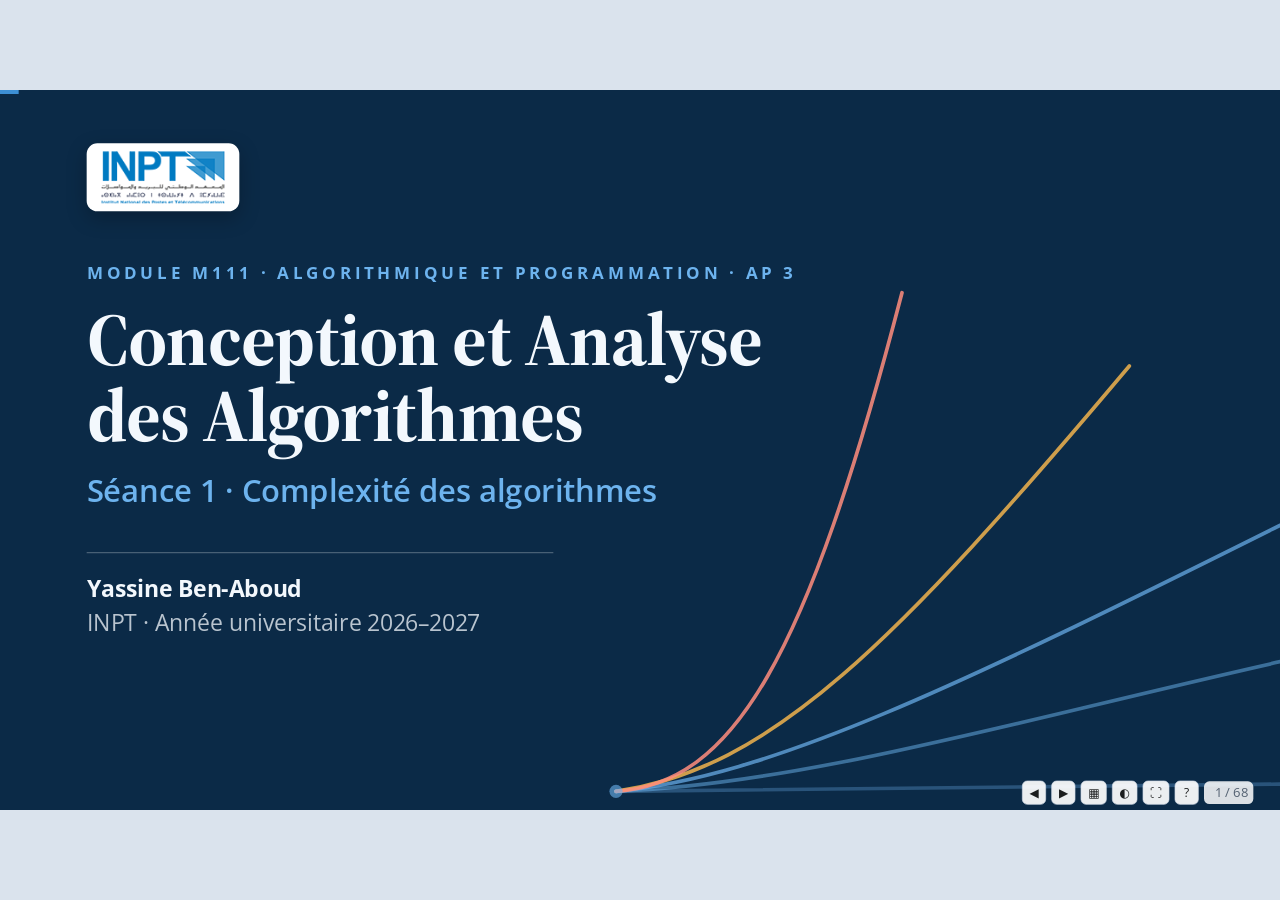
==== s1/slides.html @ 368724dd "Site du cours : accueil, diaporama de la séance 1 et publication GitHub Pages Co-Authored-By: Claude" ====
<!doctype html>
<html lang="fr">
<head>
<meta charset="utf-8">
<meta name="viewport" content="width=device-width,initial-scale=1">
<title>Séance 1 · Complexité des algorithmes</title>
<link rel="stylesheet" href="https://fonts.googleapis.com/css2?family=Open+Sans:wght@400;600;700;800&family=JetBrains+Mono:wght@400;500;600;700&family=Source+Serif+4:wght@600;700&display=swap">
<link rel="stylesheet" href="../assets/theme.css">
<link rel="stylesheet" href="../assets/deck.css">
<style>
  /* Éléments propres à cette séance */
  .flow { display: flex; align-items: center; justify-content: center; gap: 26px; }
  .fbox { background: var(--surface); border: 3px solid var(--line); border-radius: 22px; padding: 26px 34px; text-align: center; font-size: 34px; line-height: 1.35; box-shadow: 0 14px 36px rgba(15,53,87,.08); }
  .fbox.algo { background: var(--cover-bg); color: #fff; border-color: var(--cover-bg); min-width: 320px; font-size: 30px; }
  .fbox .mono { white-space: nowrap; }
  .fbox { padding: 24px 28px; font-size: 32px; }
  .flow { gap: 16px; }
  .fbox.algo small { color: #BCD3E8; font-size: 26px; }
  .fbox .mono { font-size: 38px; color: var(--accent); font-weight: 700; }
  .fbox b.l { display: block; font-size: 20px; letter-spacing: .16em; text-transform: uppercase; color: var(--muted); margin-bottom: 8px; }
  .fbox.algo b.l { color: var(--cover-accent); }
  .farrow { font-size: 64px; color: var(--blue); line-height: 1; }
  .tl { position: relative; display: grid; grid-template-columns: repeat(6, 1fr); gap: 22px; padding-top: 40px; flex: 1; align-content: start; }
  .tl::before { content: ""; position: absolute; left: 4%; right: 4%; top: 62px; height: 6px; background: var(--line); border-radius: 3px; }
  .tl .nd { position: relative; display: flex; flex-direction: column; gap: 16px; align-items: stretch; }
  .tl .dot { width: 52px; height: 52px; border-radius: 50%; background: var(--surface); border: 6px solid var(--line); margin: 0 auto; display: grid; place-items: center; font-weight: 800; font-size: 24px; color: var(--muted); z-index: 1; }
  .tl .nd.now .dot { background: var(--accent); border-color: var(--accent); color: #fff; }
  .tl .nd .panel { padding: 26px 24px; font-size: 27px; flex: 1; }
  .tl .nd.now .panel { background: var(--cover-bg); color: #fff; border-color: var(--cover-bg); }
  .tl .nd.now .panel h3 { color: #fff; }
  .tl .nd.now .small { color: #A9C2DB; }
  .tl h3 { font-size: 34px; }
  .cyc { display: grid; grid-template-columns: repeat(6, 1fr); gap: 0; align-items: stretch; }
  .cyc .c { position: relative; background: var(--surface); border: 3px solid var(--line); border-radius: 22px; padding: 26px 20px; text-align: center; font-size: 29px; line-height: 1.3; margin-right: 38px; box-shadow: 0 14px 36px rgba(15,53,87,.07); }
  .cyc .c:last-child { margin-right: 0; }
  .cyc .c::after { content: "›"; position: absolute; right: -37px; top: 50%; transform: translateY(-58%); font-size: 64px; color: var(--blue); }
  .cyc .c:last-child::after { display: none; }
  .cyc .c b.n { display: grid; place-items: center; width: 62px; height: 62px; border-radius: 50%; background: var(--accent); color: #fff; font-size: 32px; margin: 0 auto 14px; }
  .cyc .c.hot { background: var(--cover-bg); color: #fff; border-color: var(--cover-bg); }
  .cyc .c.hot b.n { background: var(--cover-accent); color: #06121f; }
  .mach { text-align: center; }
  .mach .ic { font-size: 74px; line-height: 1; margin-bottom: 8px; }
  .mach .sec { font: 800 78px var(--mono); color: var(--head); }
  .mach .opsb { display: inline-block; margin-top: 12px; background: var(--ok-soft); color: var(--ok); font: 700 28px var(--mono); border-radius: 12px; padding: 8px 18px; }
  .dbl { display: grid; grid-template-columns: 1fr 120px 1fr; gap: 22px; align-items: center; background: var(--surface); border: 2px solid var(--line); border-radius: 20px; padding: 28px 38px; font-size: 38px; box-shadow: 0 8px 22px rgba(15,53,87,.06); }
  .dbl .nm { font: 700 36px var(--mono); color: var(--accent); text-align: right; }
  .dbl .ef b { color: var(--head); }
  .dbl .ar { font-size: 44px; text-align: center; color: var(--blue); }
  .sq { display: inline-block; width: 46px; height: 46px; border-radius: 10px; margin: 5px; }
  .sq.f { background: var(--c-one); } .sq.l { background: var(--blue); } .sq.l2 { background: var(--c-n2); }
  .doll { border: 5px solid var(--blue); border-radius: 34px; padding: 22px 26px; background: color-mix(in srgb, var(--accent-soft) 80%, transparent); font: 700 28px var(--serif); color: var(--head); }
  .doll.d2 { border-color: var(--c-nlog); } .doll.d3 { border-color: var(--c-n2); } .doll.d4 { border-color: var(--c-exp); }
  .fibchips { display: flex; gap: 18px; align-items: center; flex-wrap: nowrap; }
  .fibchips .ch { width: 118px; height: 118px; border-radius: 22px; border: 4px solid var(--blue); background: var(--accent-soft); display: grid; place-items: center; font: 800 52px var(--mono); color: var(--head); }
  .fibchips .ch.s { border-color: var(--ok); background: var(--ok-soft); }
  .fibchips .pl { font-size: 38px; color: var(--muted); }
  .rl { display: flex; flex-direction: column; gap: 16px; align-items: center; }
  .blk { background: var(--accent); color: #fff; border-radius: 14px; padding: 12px 30px; font: 700 30px var(--mono); }
  :root[data-theme="dark"] .blk { color: #06121f; }
  @media (prefers-color-scheme: dark) { :root:not([data-theme="light"]) .blk { color: #06121f; } }
  .blk.b2 { background: var(--c-n2); color: #fff; }
  .gridmini { display: grid; gap: 6px; }
  .gridmini i { width: 34px; height: 34px; border-radius: 7px; background: var(--accent); }
  .eq { font: 700 78px var(--serif); color: var(--head); text-align: center; line-height: 1.2; }
  .eqc { display: grid; grid-template-columns: repeat(3, 1fr); gap: 26px; text-align: center; font-size: 30px; margin-top: 14px; }
  .eqc div { background: var(--accent-soft); border-radius: 16px; padding: 16px 20px; color: var(--head); }
  .fm { font: 700 66px var(--serif); text-align: center; color: var(--head); }
  .ann { display: grid; grid-template-columns: repeat(3, 1fr); gap: 26px; margin-top: 8px; font-size: 31px; }
  .ann div { background: var(--panel); border-radius: 18px; padding: 20px 26px; }
  .ann b { display: block; font: 800 40px var(--mono); color: var(--accent); margin-bottom: 4px; }
  .mini { width: 100%; height: auto; }
  .mini text { fill: var(--muted); font-size: 22px; }
</style>
</head>
<body>
<div id="viewport">
<div id="stage">
<div id="bar"></div>
<header id="head">
  <div class="brand"><img class="logo" src="../assets/inpt-logo.png" alt="INPT, Institut National des Postes et Télécommunications"><span class="sep"></span><span class="course">Conception et Analyse des Algorithmes</span></div>
  <div id="chip"></div>
</header>

<!-- ============ Ouverture ============ -->
<section class="slide cover">
  <div class="plate"><img src="../assets/inpt-logo.png" alt="INPT, Institut National des Postes et Télécommunications"></div>
  <div class="eyebrow">Module M111 · Algorithmique et Programmation · AP 3</div>
  <h1>Conception et Analyse des Algorithmes</h1>
  <div class="sub2">Séance 1 · Complexité des algorithmes</div>
  <div class="who"><b>Yassine Ben-Aboud</b><br><span>INPT · Année universitaire 2026–2027</span></div>
  <aside class="notes">Accueillir les étudiants. Présenter l’AP 3 : six séances de trois heures. Chaque séance alterne cours, TD et un TP d’une heure où l’on exécute le code. Dire que le diaporama et le support de cours restent disponibles sur la page du cours.</aside>
</section>

<section class="slide">
  <h2 class="title">Six séances pour apprendre à concevoir et à comparer des algorithmes</h2>
  <div class="tl">
    <div class="nd now"><div class="dot">1</div><div class="panel"><h3>Complexité</h3><div class="small">Mesurer, comparer, prévoir le coût d’un algorithme</div></div></div>
    <div class="nd"><div class="dot">2</div><div class="panel"><h3>Structures linéaires</h3><div class="small">Mémoire en C, listes, piles, files</div></div></div>
    <div class="nd"><div class="dot">3</div><div class="panel"><h3>Arbres et tas</h3><div class="small">Arbres de recherche, tas, file de priorité</div></div></div>
    <div class="nd"><div class="dot">4</div><div class="panel"><h3>Hachage et diviser pour régner</h3><div class="small">Tables de hachage, tri fusion</div></div></div>
    <div class="nd"><div class="dot">5</div><div class="panel"><h3>Glouton et prog. dynamique</h3><div class="small">Choix local, mémoïsation</div></div></div>
    <div class="nd"><div class="dot">6</div><div class="panel"><h3>Graphes</h3><div class="small">Parcours, plus courts chemins</div></div></div>
  </div>
  <div class="keep step">Chaque séance suit le même rythme : du cours et du TD avec des simulations, puis <b>une heure de TP</b> où vous exécutez le code en C et en Python.</div>
</section>

<section class="slide">
  <h2 class="title">Au programme aujourd’hui</h2>
  <div class="split">
    <ol class="num">
      <li class="step"><span><b>Choisir un algorithme</b><br><span class="small">deux méthodes, un même problème</span></span></li>
      <li class="step"><span><b>Compter les opérations</b><br><span class="small">le coût d’un programme, pas à pas</span></span></li>
      <li class="step"><span><b>Les familles de croissance</b><br><span class="small">de log n à 2ⁿ</span></span></li>
      <li class="step"><span><b>Écrire la complexité</b><br><span class="small">les notations O, Ω, Θ</span></span></li>
      <li class="step"><span><b>Meilleur, moyen et pire cas</b></span></li>
      <li class="step"><span><b>Analyser des boucles</b></span></li>
      <li class="step"><span><b>La récursivité</b><br><span class="small">appels, pile, Fibonacci, théorème maître</span></span></li>
    </ol>
    <div class="panel navy col" style="gap:20px">
      <span class="tag" style="color:var(--cover-accent)">Objectifs</span>
      <h3>À la fin de la séance, vous saurez :</h3>
      <ul class="lst sm" style="color:#E6F0FA">
        <li>compter les opérations d’un algorithme</li>
        <li>reconnaître sa famille de croissance</li>
        <li>écrire sa complexité avec O, Ω et Θ</li>
        <li>analyser une boucle et une fonction récursive</li>
      </ul>
    </div>
  </div>
</section>

<section class="slide">
  <h2 class="title">Comment nous allons travailler</h2>
  <div class="cyc step" style="margin-top:20px">
    <div class="c"><b class="n">1</b>Un <b>problème</b> concret</div>
    <div class="c"><b class="n">2</b>On le fait <b>à la main</b></div>
    <div class="c"><b class="n">3</b>On regarde la <b>simulation</b></div>
    <div class="c"><b class="n">4</b>On <b>formalise</b></div>
    <div class="c"><b class="n">5</b>On <b>vérifie</b> avec une question</div>
    <div class="c hot"><b class="n">6</b>On <b>code</b> en TP</div>
  </div>
  <div class="grid2" style="margin-top:20px">
    <div class="panel step"><span class="tag">Votre rôle</span><h3>Prédire avant de regarder</h3>À chaque simulation, dites ce que vous attendez avant d’appuyer sur « Suivant ». Se tromper est utile : c’est là que l’on comprend.</div>
    <div class="panel step"><span class="tag">Pas de panique</span><h3>Chaque mot est expliqué</h3>Aucun terme technique n’est utilisé avant d’avoir été défini. Si un mot manque, levez la main.</div>
  </div>
</section>

<!-- ============ Chapitre 1 ============ -->
<section class="slide divider">
  <div class="plate"><img src="../assets/inpt-logo.png" alt="INPT"></div>
  <div class="big">1</div>
  <div class="eyebrow">Chapitre 1</div>
  <h2>Choisir un algorithme</h2>
  <div class="q">Deux manières de résoudre <b>le même problème</b>. Laquelle est la meilleure, et comment le savoir ?</div>
</section>

<section class="slide" data-ch="1" data-chname="Choisir un algorithme">
  <h2 class="title">Qu’est-ce qu’un algorithme ?</h2>
  <div class="split">
    <div class="col" style="gap:34px">
      <div class="def" data-t="Définition">Un <span class="kw">algorithme</span> est une suite finie d’instructions précises qui transforme des <b>données d’entrée</b> en un <b>résultat</b>.</div>
      <div class="txt step">Une recette de cuisine est un algorithme : des ingrédients (entrée), des étapes, un plat (sortie).</div>
    </div>
    <div class="col" style="gap:30px">
      <div class="flow">
        <div class="fbox step" data-g="1"><b class="l">Entrée</b><span class="mono">[4, 9, 2, 7]</span></div>
        <div class="farrow step" data-g="2">→</div>
        <div class="fbox algo step" data-g="2"><b class="l">Algorithme</b>Garder le plus grand nombre vu jusqu’ici<br><small>4 → 9 → 9 → 9</small></div>
        <div class="farrow step" data-g="3">→</div>
        <div class="fbox step" data-g="3"><b class="l">Sortie</b><span class="mono">9</span></div>
      </div>
      <div class="callout step">Problème : <b>trouver le plus grand nombre d’une liste</b>.</div>
    </div>
  </div>
</section>

<section class="slide" data-ch="1" data-chname="Choisir un algorithme">
  <h2 class="title">Un même problème peut avoir plusieurs algorithmes</h2>
  <p class="sub">Exemple : calculer 1 + 2 + 3 + … + 100.</p>
  <div class="grid2">
    <div class="panel col"><span class="tag">Algorithme 1</span><h3>Additionner un par un</h3>
      <div class="mono" style="font-size:34px;color:var(--head)">1 + 2 = 3<br>3 + 3 = 6<br>6 + 4 = 10<br>…</div>
      <div class="callout bad step" style="margin-top:auto"><b>99 additions</b></div></div>
    <div class="panel col"><span class="tag">Algorithme 2</span><h3>Utiliser une formule</h3>
      <div class="mono" style="font-size:34px;color:var(--head)">n × (n + 1) ÷ 2<br>= 100 × 101 ÷ 2<br>= 5 050</div>
      <div class="callout good step" style="margin-top:auto"><b>3 opérations</b></div></div>
  </div>
  <div class="keep step">Les deux donnent <b>5 050</b>. Ils sont tous les deux <b>corrects</b>, mais ils ne demandent pas le même travail.</div>
</section>

<section class="slide" data-ch="1" data-chname="Choisir un algorithme">
  <h2 class="title">Jeu : deviner un nombre entre 1 et 100</h2>
  <p class="sub">Je pense à un nombre secret. Vous posez des questions « est-ce X ? » et je réponds « plus grand » ou « plus petit ». Deux stratégies s’affrontent.</p>
  <div id="sim-guess"></div>
  <aside class="notes">Avant de lancer les simulations, faire jouer deux étudiants au tableau : le premier propose 1, 2, 3… le second propose toujours le milieu. Demander à la salle de prédire qui gagne et de combien de questions. Puis lancer les deux stratégies avec le même nombre secret (73 par défaut).</aside>
</section>

<section class="slide" data-ch="1" data-chname="Choisir un algorithme">
  <h2 class="title">Ce que nous venons de mesurer</h2>
  <p class="sub">Trois mots à retenir. Ils serviront pendant toute la séance.</p>
  <div class="grid3">
    <div class="def step" data-g="1" data-t="Vocabulaire 1"><b class="acc">La taille n</b><br>La quantité de données à traiter.<br><span class="small">Ici : 100 nombres possibles, donc n = 100.</span></div>
    <div class="def step" data-g="2" data-t="Vocabulaire 2"><b class="acc">Une opération élémentaire</b><br>Une action simple, comptée pour 1.<br><span class="small">Ici : une question, c’est-à-dire une comparaison.</span></div>
    <div class="def step" data-g="3" data-t="Vocabulaire 3"><b class="acc">La complexité</b><br>Le nombre d’opérations nécessaires, en fonction de n.<br><span class="small">C’est la mesure du « travail » d’un algorithme.</span></div>
  </div>
  <div class="grid2" style="flex:0 0 auto">
    <div class="callout bad step" data-g="4"><b>Stratégie A :</b> jusqu’à <b>100</b> questions. Le travail est <b>proportionnel à n</b>.</div>
    <div class="callout good step" data-g="4"><b>Stratégie B :</b> au plus <b>7</b> questions, car on peut couper 100 en deux 7 fois (2⁷ = 128).</div>
  </div>
</section>

<section class="slide" data-ch="1" data-chname="Choisir un algorithme">
  <h2 class="title">La stratégie B a un nom : la recherche dichotomique</h2>
  <div class="grid2">
    <div class="panel col"><span class="tag">Stratégie A</span><h3>Recherche séquentielle</h3>
      On examine les éléments <b>un par un</b>, dans l’ordre, jusqu’à trouver.<br><span class="small">Elle marche sur n’importe quelle liste.</span></div>
    <div class="panel col"><span class="tag">Stratégie B</span><h3>Recherche dichotomique</h3>
      On examine l’élément du <b>milieu</b> et on <b>jette la moitié</b> qui ne peut pas contenir la réponse, puis on recommence.<br><span class="small">« Dichotomie » vient du grec : <i>dicha</i>, en deux, et <i>tomê</i>, coupe. Elle exige une liste <b>triée</b>.</span></div>
  </div>
  <div class="callout step" data-g="1">Pourquoi faut-il une liste triée ? Parce qu’en regardant le milieu, on sait <b>de quel côté</b> se trouve la réponse.</div>
  <div class="def step" data-g="2" data-t="Vocabulaire">Un <span class="kw">tableau</span> est une suite de cases numérotées à partir de 0. À la prochaine diapositive, nos deux méthodes s’appliquent à un tableau trié de 16 cases.</div>
</section>

<section class="slide" data-ch="1" data-chname="Choisir un algorithme">
  <h2 class="title">Les deux méthodes sur un tableau trié</h2>
  <div id="sim-race"></div>
  <aside class="notes">Choisir 56 : A demande 13 comparaisons, B seulement 4. Essayer 3 (premier élément : A gagne !) puis 99 (absent). Faire remarquer que B élimine la moitié des cases à chaque comparaison.</aside>
</section>

<section class="slide" data-ch="1" data-chname="Choisir un algorithme">
  <h2 class="title">Et avec un milliard de cases ?</h2>
  <div class="split" style="grid-template-columns: 7fr 5fr;">
    <div id="sim-bars"></div>
    <div class="col">
      <div class="callout">Pour un milliard de cases, la méthode B fait <b>30 comparaisons</b>. La méthode A peut en faire <b>un milliard</b>.</div>
      <div class="panel step">Doubler la taille du tableau ajoute <b>une seule</b> comparaison à la méthode B.</div>
      <div class="keep step">La différence vient <b>de l’algorithme</b>, pas de la machine.</div>
    </div>
  </div>
</section>

<section class="slide" data-ch="1" data-chname="Choisir un algorithme">
  <h2 class="title">Pourquoi compter des opérations et non des secondes ?</h2>
  <p class="sub">Le même programme, la même recherche, sur trois machines différentes.</p>
  <div class="grid3">
    <div class="panel mach step" data-g="1"><div class="ic">💻</div><b>Ordinateur portable</b><div class="sec">2,1 s</div><div class="opsb">1 000 000 comparaisons</div></div>
    <div class="panel mach step" data-g="1"><div class="ic">📱</div><b>Téléphone</b><div class="sec">4,8 s</div><div class="opsb">1 000 000 comparaisons</div></div>
    <div class="panel mach step" data-g="1"><div class="ic">🖥️</div><b>Serveur puissant</b><div class="sec">0,3 s</div><div class="opsb">1 000 000 comparaisons</div></div>
  </div>
  <div class="keep step">Les secondes changent avec la machine. <b>Le nombre d’opérations ne change pas</b> : c’est une propriété de l’algorithme.</div>
</section>

<section class="slide" data-ch="1" data-chname="Choisir un algorithme">
  <h2 class="title">Question 1</h2>
  <div id="q1" style="max-width:1560px"></div>
</section>

<!-- ============ Chapitre 2 ============ -->
<section class="slide divider">
  <div class="plate"><img src="../assets/inpt-logo.png" alt="INPT"></div>
  <div class="big">2</div>
  <div class="eyebrow">Chapitre 2</div>
  <h2>Compter les opérations</h2>
  <div class="q">Pour mesurer le travail d’un algorithme, on <b>compte</b>. On ne chronomètre pas.</div>
</section>

<section class="slide" data-ch="2" data-chname="Compter les opérations">
  <h2 class="title">Le modèle de coût : tout ce qui est simple coûte 1</h2>
  <div class="split">
    <div class="col">
      <p class="lead">Pour compter, on se met d’accord sur ce qu’est <b>une opération élémentaire</b>. Chacune coûte <b>1</b>.</p>
      <div class="callout step">On exprime le coût total en fonction de la taille <b>n</b> de l’entrée. On le note <b>T(n)</b>.</div>
    </div>
    <div class="grid2" style="gap:22px">
      <div class="panel step" data-g="1"><span class="tag">Affectation</span><div class="mono" style="font-size:42px;color:var(--head)">s ← 0</div><div class="small">on range une valeur</div></div>
      <div class="panel step" data-g="1"><span class="tag">Comparaison</span><div class="mono" style="font-size:42px;color:var(--head)">i &lt; n</div><div class="small">on teste une condition</div></div>
      <div class="panel step" data-g="2"><span class="tag">Calcul</span><div class="mono" style="font-size:42px;color:var(--head)">s + t[i]</div><div class="small">une addition</div></div>
      <div class="panel step" data-g="2"><span class="tag">Accès</span><div class="mono" style="font-size:42px;color:var(--head)">t[i]</div><div class="small">on lit une case du tableau</div></div>
    </div>
  </div>
</section>

<section class="slide" data-ch="2" data-chname="Compter les opérations">
  <h2 class="title">Compter pas à pas : la somme d’un tableau</h2>
  <p class="sub">Chaque ligne exécutée a un coût. Suivez le compteur d’opérations en bas à droite.</p>
  <div id="sim-sum"></div>
  <aside class="notes">Lancer avec n = 5 en mode Lent et faire annoncer le compteur à voix haute. Puis cliquer n = 3 et n = 8 : 13, 19, 28. Demander quelle formule relie n au total.</aside>
</section>

<section class="slide" data-ch="2" data-chname="Compter les opérations">
  <h2 class="title">Du comptage à la formule : T(n) = 3n + 4</h2>
  <div class="split">
    <table class="tbl">
      <tr><th>Taille n</th><th class="num">Opérations</th></tr>
      <tr class="step" data-g="1"><td>n = 3</td><td class="num"><b>13</b></td></tr>
      <tr class="step" data-g="1"><td>n = 5</td><td class="num"><b>19</b></td></tr>
      <tr class="step" data-g="1"><td>n = 8</td><td class="num"><b>28</b></td></tr>
    </table>
    <div class="col">
      <div class="panel step" data-g="2" style="padding:26px 34px">
        <div class="small" style="margin-bottom:10px">Exemple pour n = 5</div>
        <div><span class="sq f"></span><span class="sq f"></span><span class="sq f"></span><span class="sq f"></span> <b class="small">4 opérations fixes</b></div>
        <div style="margin-top:8px"><span class="sq l"></span><span class="sq l"></span><span class="sq l"></span> <span class="sq l"></span><span class="sq l"></span><span class="sq l"></span> <span class="sq l"></span><span class="sq l"></span><span class="sq l"></span> <span class="sq l"></span><span class="sq l"></span><span class="sq l"></span> <span class="sq l"></span><span class="sq l"></span><span class="sq l"></span> <b class="small">5 tours × 3</b></div>
      </div>
      <div class="callout step" data-g="3">Chaque tour de boucle coûte <b>3</b> (test, incrément, addition). Le reste coûte <b>4</b> en tout.<br><b class="mono">T(n) = 3n + 4</b></div>
    </div>
  </div>
</section>

<section class="slide" data-ch="2" data-chname="Compter les opérations">
  <h2 class="title">Doubler n double le travail</h2>
  <p class="sub">Comparons deux façons d’écrire la même somme : l’une coûte 3n + 4 opérations, l’autre 5n + 1.</p>
  <div class="split">
    <table class="tbl">
      <tr><th>n</th><th class="num">3n + 4</th><th class="num">5n + 1</th></tr>
      <tr class="step" data-g="1"><td>1 000</td><td class="num">3 004</td><td class="num">5 001</td></tr>
      <tr class="step" data-g="1"><td>2 000</td><td class="num">6 004</td><td class="num">10 001</td></tr>
      <tr class="step" data-g="1"><td>4 000</td><td class="num">12 004</td><td class="num">20 001</td></tr>
    </table>
    <div class="col">
      <div class="callout step" data-g="2">Dans les deux cas, quand <b>n double</b>, le travail <b>double aussi</b> (ou presque).</div>
      <div class="def step" data-g="3" data-t="Vocabulaire">On dit que le coût est <span class="kw">linéaire</span> : il croît proportionnellement à n.</div>
    </div>
  </div>
  <div class="keep step" data-g="4">Ce qui compte n’est pas la constante exacte, mais la <b>façon dont le coût grandit</b> avec n.</div>
</section>

<section class="slide" data-ch="2" data-chname="Compter les opérations">
  <h2 class="title">Question 2</h2>
  <div id="q2" style="max-width:1560px"></div>
</section>

<!-- ============ Chapitre 3 ============ -->
<section class="slide divider">
  <div class="plate"><img src="../assets/inpt-logo.png" alt="INPT"></div>
  <div class="big">3</div>
  <div class="eyebrow">Chapitre 3</div>
  <h2>Les familles de croissance</h2>
  <div class="q">Quand la taille des données <b>double</b>, que devient le travail ?</div>
</section>

<section class="slide" data-ch="3" data-chname="Les familles de croissance">
  <h2 class="title">Le test du doublement</h2>
  <p class="sub">On double n. Combien d’opérations de plus ? La réponse classe les algorithmes en familles.</p>
  <div class="col" style="gap:14px;margin-top:6px">
    <div class="dbl step"><div class="ef"><b>Rien ne change</b></div><div class="ar">→</div><div class="nm" style="text-align:left">constante · 1</div></div>
    <div class="dbl step"><div class="ef"><b>Une seule opération de plus</b></div><div class="ar">→</div><div class="nm" style="text-align:left">logarithmique · log n</div></div>
    <div class="dbl step"><div class="ef">Le travail <b>double</b></div><div class="ar">→</div><div class="nm" style="text-align:left">linéaire · n</div></div>
    <div class="dbl step"><div class="ef">Le travail est <b>multiplié par 4</b></div><div class="ar">→</div><div class="nm" style="text-align:left">quadratique · n²</div></div>
    <div class="dbl step"><div class="ef">Le travail est <b>multiplié par une quantité énorme</b></div><div class="ar">→</div><div class="nm" style="text-align:left">exponentielle · 2ⁿ</div></div>
  </div>
  <aside class="notes">Annoncer qu’on va voir chaque famille avec une image. Ne pas expliquer n² ici : cela vient dans quelques diapositives.</aside>
</section>

<section class="slide" data-ch="3" data-chname="Les familles de croissance">
  <h2 class="title">Constante et linéaire : 1 et n</h2>
  <div class="grid2">
    <div class="panel col"><span class="tag">Famille constante · 1</span><h3>Lire une case</h3>
      <div class="txt">Lire <span class="mono">t[5]</span> coûte <b>1 opération</b>, que le tableau ait 10 cases ou un million.</div>
      <div data-arr="7,3,9,4,8,2,6,5" data-cls="5:found" data-cw="70" data-p="i:5"></div>
      <div class="callout good" style="margin-top:auto">Le travail <b>ne dépend pas de n</b>.</div></div>
    <div class="panel col"><span class="tag">Famille linéaire · n</span><h3>Parcourir le tableau</h3>
      <div class="txt">Pour trouver le maximum, on regarde <b>chaque case une fois</b> : n cases, n opérations.</div>
      <div data-arr="7,3,9,4,8,2,6,5" data-cls="0:done,1:done,2:done,3:done,4:cur" data-cw="70" data-p="i:4"></div>
      <div class="callout" style="margin-top:auto">Si n double, le travail <b>double</b>.</div></div>
  </div>
</section>

<section class="slide" data-ch="3" data-chname="Les familles de croissance">
  <h2 class="title">Couper en deux : la famille log n</h2>
  <div class="def" data-t="Définition" style="font-size:34px">Le <span class="kw">logarithme</span> en base 2, noté <b>log₂ n</b>, est le nombre de fois qu’on peut <b>diviser n par 2</b> avant d’arriver à 1.</div>
  <div id="sim-halving"></div>
  <aside class="notes">Déplacer le curseur : à chaque fois que n double, il y a exactement une coupe de plus. C’est pour cela que la recherche dichotomique est si rapide.</aside>
</section>

<section class="slide" data-ch="3" data-chname="Les familles de croissance">
  <h2 class="title">Le carré : n × n, noté n²</h2>
  <p class="sub">« n² » se lit « n au carré » et signifie <b>n fois n</b>. Il apparaît quand chaque élément est mis en relation avec tous les autres.</p>
  <div id="sim-hand"></div>
</section>

<section class="slide" data-ch="3" data-chname="Les familles de croissance">
  <h2 class="title">L’exponentielle : 2ⁿ</h2>
  <p class="sub">« 2ⁿ » signifie 2 × 2 × … × 2, avec n facteurs. Exemple : lister tous les sous-ensembles d’un ensemble.</p>
  <div id="sim-subsets"></div>
</section>

<section class="slide" data-ch="3" data-chname="Les familles de croissance">
  <h2 class="title">Les familles, avec un exemple pour chacune</h2>
  <table class="tbl" style="font-size:33px">
    <tr><th>Famille</th><th>Nom</th><th>Exemple d’algorithme</th></tr>
    <tr class="step" data-g="a"><td class="mono">1</td><td>constante</td><td>Lire une case d’un tableau</td></tr>
    <tr class="step" data-g="a"><td class="mono">log n</td><td>logarithmique</td><td>Recherche dichotomique</td></tr>
    <tr class="step" data-g="b"><td class="mono">n</td><td>linéaire</td><td>Parcourir un tableau, recherche séquentielle</td></tr>
    <tr class="step" data-g="b"><td class="mono">n log n</td><td>quasi-linéaire</td><td>Les bons tris, comme le tri fusion (séance 4)</td></tr>
    <tr class="step" data-g="c"><td class="mono">n²</td><td>quadratique</td><td>Deux boucles imbriquées, tris simples</td></tr>
    <tr class="step" data-g="c"><td class="mono">n³</td><td>cubique</td><td>Trois boucles imbriquées, produit de matrices</td></tr>
    <tr class="step" data-g="d"><td class="mono">2ⁿ</td><td>exponentielle</td><td>Tous les sous-ensembles d’un ensemble</td></tr>
  </table>
</section>

<section class="slide" data-ch="3" data-chname="Les familles de croissance">
  <h2 class="title">Faites grandir n et regardez les courbes</h2>
  <div id="sim-growth"></div>
  <aside class="notes">Augmenter n jusqu’à 30 : la courbe de 2ⁿ sort du cadre. Activer l’échelle logarithmique pour voir toutes les courbes à la fois.</aside>
</section>

<section class="slide" data-ch="3" data-chname="Les familles de croissance">
  <h2 class="title">Et en vrai, cela fait combien de temps ?</h2>
  <div id="sim-times"></div>
  <div class="keep step" style="margin-top:6px">Un algorithme exponentiel devient <b>inutilisable</b> dès n = 100, même sur le meilleur ordinateur.</div>
</section>

<section class="slide" data-ch="3" data-chname="Les familles de croissance">
  <h2 class="title">Question 3</h2>
  <div id="q3" style="max-width:1560px"></div>
</section>

<!-- ============ Chapitre 4 ============ -->
<section class="slide divider">
  <div class="plate"><img src="../assets/inpt-logo.png" alt="INPT"></div>
  <div class="big">4</div>
  <div class="eyebrow">Chapitre 4</div>
  <h2>Écrire la complexité</h2>
  <div class="q">Comment <b>résumer</b> un coût comme 7n³ + 100n² + 9 en une seule expression ?</div>
</section>

<section class="slide" data-ch="4" data-chname="Écrire la complexité">
  <h2 class="title">Pourquoi simplifier ?</h2>
  <p class="sub">À petite taille, les constantes comptent. À grande taille, un seul terme gagne. Regardez la part de chaque terme.</p>
  <div id="sim-contrib"></div>
  <aside class="notes">Cliquer 10 : la constante 1000 domine. Puis 100, 1000, 10 000 : le terme 2n² prend toute la place. C’est la justification de la simplification.</aside>
</section>

<section class="slide" data-ch="4" data-chname="Écrire la complexité">
  <h2 class="title">Deux gestes pour simplifier</h2>
  <div id="sim-simplify"></div>
</section>

<section class="slide" data-ch="4" data-chname="Écrire la complexité">
  <h2 class="title">Trois façons d’encadrer une croissance</h2>
  <p class="sub">Image : le temps d’un trajet. « Au plus 1 heure », « au moins 20 minutes », « environ 40 minutes ».</p>
  <div class="grid3">
    <div class="panel col step" data-g="1"><span class="pill bad">O · le plafond</span>
      <svg class="mini" viewBox="0 0 300 170"><path d="M10 160 C100 150 200 90 290 20" fill="none" stroke="var(--c-exp)" stroke-width="5" stroke-dasharray="10 7"/><path d="M10 160 C100 155 200 125 290 70" fill="none" stroke="var(--c-n)" stroke-width="6"/><text x="200" y="22">c·g(n)</text><text x="205" y="110">f(n)</text></svg>
      <h3>« Pas plus que… »</h3>f = O(g) : f reste <b>sous</b> la courbe c·g.<div class="small">Une garantie : ce ne sera jamais pire.</div></div>
    <div class="panel col step" data-g="1"><span class="pill ok">Ω · le plancher</span>
      <svg class="mini" viewBox="0 0 300 170"><path d="M10 160 C100 155 200 125 290 70" fill="none" stroke="var(--c-n)" stroke-width="6"/><path d="M10 160 C100 158 200 150 290 125" fill="none" stroke="var(--c-log)" stroke-width="5" stroke-dasharray="10 7"/><text x="200" y="100">f(n)</text><text x="190" y="158">c·g(n)</text></svg>
      <h3>« Au moins… »</h3>f = Ω(g) : f reste <b>au-dessus</b> de la courbe c·g.<div class="small">Une garantie : ce ne sera jamais mieux.</div></div>
    <div class="panel col step" data-g="1"><span class="pill">Θ · le couloir</span>
      <svg class="mini" viewBox="0 0 300 170"><path d="M10 160 C100 150 200 90 290 20 L290 125 C200 150 100 158 10 160Z" fill="var(--accent-soft)"/><path d="M10 160 C100 150 200 90 290 20" fill="none" stroke="var(--c-exp)" stroke-width="4" stroke-dasharray="10 7"/><path d="M10 160 C100 158 200 150 290 125" fill="none" stroke="var(--c-log)" stroke-width="4" stroke-dasharray="10 7"/><path d="M10 160 C100 155 200 125 290 70" fill="none" stroke="var(--c-n)" stroke-width="6"/><text x="205" y="108">f(n)</text></svg>
      <h3>« Exactement de l’ordre de… »</h3>f = Θ(g) : f est à la fois O(g) et Ω(g).<div class="small">La description la plus précise.</div></div>
  </div>
</section>

<section class="slide" data-ch="4" data-chname="Écrire la complexité">
  <h2 class="title">La définition, phrase par phrase</h2>
  <div class="fm">f(n) = O(g(n))</div>
  <div class="def" data-t="Définition" style="text-align:center;font-size:40px">il existe <b class="acc">c &gt; 0</b> et <b class="acc">n₀</b> tels que, pour tout <b class="acc">n ≥ n₀</b>,<br><b>f(n) ≤ c · g(n)</b></div>
  <div class="ann">
    <div class="step" data-g="1"><b>c</b>Une constante à votre choix : elle représente le facteur que l’on accepte d’ignorer.</div>
    <div class="step" data-g="2"><b>n₀</b>Un seuil. Avant lui, tout est permis. Après lui, la règle est toujours vraie.</div>
    <div class="step" data-g="3"><b>f ≤ c·g</b>La courbe de f reste sous celle de g, multipliée par c : g est un plafond.</div>
  </div>
</section>

<section class="slide" data-ch="4" data-chname="Écrire la complexité">
  <h2 class="title">Trouver c et n₀ pour f(n) = 3n² + 5n + 2</h2>
  <div id="sim-bigo"></div>
  <aside class="notes">Mettre le plafond à 3 : aucun seuil ne convient. Passer à 4, puis 5, puis 10 : n₀ diminue. Plus la constante est généreuse, plus le seuil arrive tôt. Puis montrer le plancher c₁ = 3.</aside>
</section>

<section class="slide" data-ch="4" data-chname="Écrire la complexité">
  <h2 class="title">Trois pièges à éviter</h2>
  <div class="grid3">
    <div class="panel step" data-g="1"><span class="pill bad">Piège 1</span><h3 style="margin-top:14px">Le signe « = » n’est pas une égalité</h3>On écrit n = O(n²). C’est vrai, mais n n’est pas égal à n² : c’est une <b>borne</b>.</div>
    <div class="panel step" data-g="2"><span class="pill bad">Piège 2</span><h3 style="margin-top:14px">O n’est pas un temps exact</h3>Un algorithme linéaire est aussi O(n²). C’est vrai mais peu informatif : préférez <b>Θ</b> quand vous le pouvez.</div>
    <div class="panel step" data-g="3"><span class="pill bad">Piège 3</span><h3 style="margin-top:14px">Les petites tailles</h3>Pour n = 10, un algorithme en n² peut battre un algorithme en n log n. La notation décrit le comportement <b>à grande échelle</b>.</div>
  </div>
</section>

<section class="slide" data-ch="4" data-chname="Écrire la complexité">
  <h2 class="title">Question 4</h2>
  <div id="q4" style="max-width:1560px"></div>
</section>

<!-- ============ Chapitre 5 ============ -->
<section class="slide divider">
  <div class="plate"><img src="../assets/inpt-logo.png" alt="INPT"></div>
  <div class="big">5</div>
  <div class="eyebrow">Chapitre 5</div>
  <h2>Meilleur, moyen, pire cas</h2>
  <div class="q">Un même algorithme peut être <b>rapide ou lent</b>, selon les données qu’on lui donne.</div>
</section>

<section class="slide" data-ch="5" data-chname="Meilleur, moyen, pire cas">
  <h2 class="title">Chercher une clé dans une rangée de tiroirs</h2>
  <p class="sub">On ouvre les tiroirs un par un, de gauche à droite, jusqu’à trouver la clé.</p>
  <div class="grid3">
    <div class="panel col step" data-g="1"><span class="pill ok">Meilleur cas</span><h3 style="margin-top:12px">La clé est dans le 1ᵉʳ tiroir</h3><div class="txt">1 tiroir ouvert.</div><div class="callout good" style="margin-top:auto">Le moins de travail possible.</div></div>
    <div class="panel col step" data-g="2"><span class="pill warn">Cas moyen</span><h3 style="margin-top:12px">La clé est quelque part au milieu</h3><div class="txt">En moyenne, la moitié des tiroirs.</div><div class="callout warn" style="margin-top:auto">Un travail typique.</div></div>
    <div class="panel col step" data-g="3"><span class="pill bad">Pire cas</span><h3 style="margin-top:12px">La clé est dans le dernier, ou absente</h3><div class="txt">Tous les tiroirs sont ouverts.</div><div class="callout bad" style="margin-top:auto">Le plus de travail possible.</div></div>
  </div>
</section>

<section class="slide" data-ch="5" data-chname="Meilleur, moyen, pire cas">
  <h2 class="title">Une même taille n, des coûts différents</h2>
  <div id="sim-cases"></div>
  <aside class="notes">Laisser les étudiants prédire le nombre de comparaisons avant chaque scénario : 1, 5, 8.</aside>
</section>

<section class="slide" data-ch="5" data-chname="Meilleur, moyen, pire cas">
  <h2 class="title">Quel cas annoncer ?</h2>
  <div class="split even top">
    <table class="tbl">
      <tr><th>Cas</th><th class="num">Comparaisons</th><th class="num">Ordre</th></tr>
      <tr class="step" data-g="1"><td>Meilleur</td><td class="num">1</td><td class="num mono">1</td></tr>
      <tr class="step" data-g="2"><td>Moyen (clé équiprobable)</td><td class="num">(n + 1) ÷ 2</td><td class="num mono">n</td></tr>
      <tr class="step" data-g="3"><td>Pire</td><td class="num">n</td><td class="num mono">n</td></tr>
    </table>
    <div class="col">
      <div class="callout step" data-g="4">Par défaut, on annonce le <b>pire cas</b> : c’est une <b>garantie</b>, valable pour toutes les entrées.</div>
      <div class="panel step" data-g="5">Le cas moyen exige une hypothèse sur la façon dont les données sont réparties. On l’utilisera pour le tri rapide (séance 4).</div>
    </div>
  </div>
</section>

<!-- ============ Chapitre 6 ============ -->
<section class="slide divider">
  <div class="plate"><img src="../assets/inpt-logo.png" alt="INPT"></div>
  <div class="big">6</div>
  <div class="eyebrow">Chapitre 6</div>
  <h2>Analyser des boucles</h2>
  <div class="q">Comment <b>lire un programme</b> et en déduire sa complexité ?</div>
</section>

<section class="slide" data-ch="6" data-chname="Analyser des boucles">
  <h2 class="title">Quatre règles pour lire un algorithme</h2>
  <div class="grid4">
    <div class="panel col step" data-g="1" style="align-items:center;text-align:center"><span class="tag">Séquence</span>
      <div class="rl"><div class="blk">A : n</div><div class="blk b2">B : n²</div></div>
      <div class="small">Instructions l’une après l’autre</div><div class="callout" style="font-size:28px;margin-top:auto">On <b>additionne</b>. Le plus grand domine : n² + n → <b>n²</b></div></div>
    <div class="panel col step" data-g="2" style="align-items:center;text-align:center"><span class="tag">Boucle</span>
      <div class="rl"><div class="blk">↻ n fois</div><div class="blk b2" style="font-size:26px">corps : 1 opération</div></div>
      <div class="small">Un corps répété</div><div class="callout" style="font-size:28px;margin-top:auto">Nombre de tours <b>×</b> coût du corps : n × 1 = <b>n</b></div></div>
    <div class="panel col step" data-g="3" style="align-items:center;text-align:center"><span class="tag">Imbrication</span>
      <div class="gridmini" style="grid-template-columns:repeat(5,34px)"><i></i><i></i><i></i><i></i><i></i><i></i><i></i><i></i><i></i><i></i><i></i><i></i><i></i><i></i><i></i><i></i><i></i><i></i><i></i><i></i><i></i><i></i><i></i><i></i><i></i></div>
      <div class="small">Boucle dans une boucle</div><div class="callout" style="font-size:28px;margin-top:auto">On <b>multiplie</b> : n × n = <b>n²</b></div></div>
    <div class="panel col step" data-g="4" style="align-items:center;text-align:center"><span class="tag">Condition</span>
      <div class="rl"><div class="blk" style="background:var(--c-n)">si … : n</div><div class="blk b2">sinon : n²</div></div>
      <div class="small">Deux branches possibles</div><div class="callout" style="font-size:28px;margin-top:auto">Au pire : le <b>maximum</b> des deux → <b>n²</b></div></div>
  </div>
</section>

<section class="slide" data-ch="6" data-chname="Analyser des boucles">
  <h2 class="title">Chaque case est une exécution de opération()</h2>
  <div id="sim-loops"></div>
  <aside class="notes">Double boucle avec n = 6 : grille 6 par 6, donc 36. Boucle bornée par i : demi-carré, n(n+1)/2, c’est encore quadratique. Variable doublée : 1, 2, 4, 8, la grille s’arrête vite, c’est le logarithme.</aside>
</section>

<section class="slide" data-ch="6" data-chname="Analyser des boucles">
  <h2 class="title">Question 5</h2>
  <div id="q5" style="max-width:1560px"></div>
</section>

<!-- ============ Chapitre 7 ============ -->
<section class="slide divider">
  <div class="plate"><img src="../assets/inpt-logo.png" alt="INPT"></div>
  <div class="big">7</div>
  <div class="eyebrow">Chapitre 7</div>
  <h2>La récursivité</h2>
  <div class="q">Une fonction qui <b>s’appelle elle-même</b>. Comment cela marche-t-il, et combien cela coûte-t-il ?</div>
</section>

<section class="slide" data-ch="7" data-chname="La récursivité">
  <h2 class="title">Une idée simple : les poupées russes</h2>
  <p class="sub">Combien y a-t-il de poupées dans cette série ? Vous ne pouvez ouvrir qu’une poupée à la fois.</p>
  <div class="split">
    <div class="col">
      <ol class="num" style="font-size:34px">
        <li class="step" data-g="1"><span>J’ouvre la poupée. <b>Si elle est vide</b>, je sais répondre : il y en a <b>1</b>.</span></li>
        <li class="step" data-g="2"><span>Sinon, je pose la même question à la poupée qu’elle contient, puis j’ajoute <b>1</b>.</span></li>
      </ol>
      <div class="callout step" data-g="3">On résout un problème en le ramenant à <b>un problème plus petit du même genre</b>. C’est la <b>récursivité</b>.</div>
    </div>
    <div class="doll step" data-g="1" style="padding:26px 30px">Poupée 1
      <div class="doll d2 step" data-g="1" style="margin-top:14px">Poupée 2
        <div class="doll d3 step" data-g="1" style="margin-top:12px">Poupée 3
          <div class="doll d4 step" data-g="1" style="margin-top:10px">Poupée 4 <span class="small">(vide)</span></div>
        </div>
      </div>
    </div>
  </div>
</section>

<section class="slide" data-ch="7" data-chname="La récursivité">
  <h2 class="title">Deux ingrédients obligatoires</h2>
  <div class="split">
    <pre class="code free" data-pc style="font-size:36px;line-height:1.9">fonction fact(n):
    si n = 0 alors retourner 1
    retourner n × fact(n-1)</pre>
    <div class="col" style="gap:26px">
      <div class="def step" data-g="1" data-t="Ingrédient 1"><b class="acc">Le cas de base</b><br>Le problème est si petit qu’on connaît la réponse sans calcul.<br><span class="small">Ici : fact(0) = 1.</span></div>
      <div class="def step" data-g="2" data-t="Ingrédient 2"><b class="acc">L’appel récursif</b><br>On se ramène à un problème <b>plus petit</b> : fact(n-1).<br><span class="small">Ici : n × fact(n-1).</span></div>
      <div class="callout warn step" data-g="3">Sans cas de base, la fonction s’appelle <b>sans jamais s’arrêter</b>.</div>
    </div>
  </div>
  <aside class="notes">Rappeler que n! = n × (n−1) × … × 1 et que 0! = 1. On calcule fact(4) à la main à la diapositive suivante.</aside>
</section>

<section class="slide" data-ch="7" data-chname="La récursivité">
  <h2 class="title">À la main : on descend, puis on remonte</h2>
  <div class="split even top">
    <div class="col" style="gap:14px">
      <div class="small" style="font-weight:700;color:var(--accent);letter-spacing:.12em">① ON DESCEND : chaque appel attend le suivant</div>
      <div class="panel mono step" data-g="1" style="padding:16px 28px;font-size:34px">fact(4) = 4 × <b class="acc">fact(3)</b></div>
      <div class="panel mono step" data-g="2" style="padding:16px 28px;font-size:34px">fact(3) = 3 × <b class="acc">fact(2)</b></div>
      <div class="panel mono step" data-g="3" style="padding:16px 28px;font-size:34px">fact(2) = 2 × <b class="acc">fact(1)</b></div>
      <div class="panel mono step" data-g="4" style="padding:16px 28px;font-size:34px">fact(1) = 1 × <b class="acc">fact(0)</b></div>
      <div class="panel mono step" data-g="5" style="padding:16px 28px;font-size:34px;border-color:var(--warn);background:var(--warn-soft)">fact(0) = <b>1</b> <span class="small">cas de base</span></div>
    </div>
    <div class="col" style="gap:14px">
      <div class="small" style="font-weight:700;color:var(--ok);letter-spacing:.12em">② ON REMONTE : chaque réponse est rendue</div>
      <div class="panel mono step" data-g="6" style="padding:16px 28px;font-size:34px;border-color:var(--ok)">fact(1) = 1 × <b>1</b> = <b class="ok">1</b></div>
      <div class="panel mono step" data-g="7" style="padding:16px 28px;font-size:34px;border-color:var(--ok)">fact(2) = 2 × <b>1</b> = <b class="ok">2</b></div>
      <div class="panel mono step" data-g="8" style="padding:16px 28px;font-size:34px;border-color:var(--ok)">fact(3) = 3 × <b>2</b> = <b class="ok">6</b></div>
      <div class="panel mono step" data-g="9" style="padding:16px 28px;font-size:34px;border-color:var(--ok)">fact(4) = 4 × <b>6</b> = <b class="ok">24</b></div>
      <div class="callout good step" data-g="10">Le résultat est <b>24</b>.</div>
    </div>
  </div>
  <aside class="notes">Révéler une ligne à la fois. Marquer le « tournant » au cas de base : à cet instant, plus aucun appel n’est lancé, et les réponses commencent à remonter.</aside>
</section>

<section class="slide" data-ch="7" data-chname="La récursivité">
  <h2 class="title">Le même calcul, vu de l’intérieur de l’ordinateur</h2>
  <p class="sub">Les flèches bleues descendent : ce sont les <b>appels</b>. Les flèches vertes remontent : ce sont les <b>réponses</b>.</p>
  <div id="sim-fact"></div>
  <aside class="notes">Lancer en mode lecture, puis recommencer en pas à pas. Insister sur la phrase : « chaque fiche attend la réponse de celle du dessous ». Les réponses remontent dans l’ordre inverse des appels.</aside>
</section>

<section class="slide" data-ch="7" data-chname="La récursivité">
  <h2 class="title">La pile d’appels, et ce qui arrive sans cas de base</h2>
  <p class="sub">Chaque appel en cours est une fiche posée sur une <span class="kw">pile</span> en mémoire. Ici, le cas de base est retiré.</p>
  <div id="sim-fact2"></div>
  <aside class="notes">Lancer la lecture : les fiches s’empilent sans fin jusqu’au dépassement de pile (stack overflow). C’est l’erreur que les étudiants verront en C lorsqu’ils oublient le cas de base.</aside>
</section>

<section class="slide" data-ch="7" data-chname="La récursivité">
  <h2 class="title">Combien coûte fact(n) ?</h2>
  <div class="split">
    <div class="col">
      <div class="panel step" data-g="1"><b>Chaque appel</b> fait un petit travail (une multiplication), puis appelle fact(n-1).</div>
      <div class="def step" data-g="2" data-t="Équation de récurrence"><span class="mono" style="font-size:42px;color:var(--head)">T(n) = T(n-1) + 1</span><br><span class="small">Le coût de fact(n) = le coût de fact(n-1), plus 1 opération.</span></div>
    </div>
    <div class="panel step" data-g="3" style="font-size:36px"><b>On déroule l’équation :</b>
      <div class="mono" style="line-height:1.9;margin-top:10px">T(n) = T(n-1) + 1<br><span class="step" data-g="4">&nbsp;&nbsp;&nbsp;&nbsp;&nbsp;= T(n-2) + 1 + 1</span><br><span class="step" data-g="5">&nbsp;&nbsp;&nbsp;&nbsp;&nbsp;= T(n-3) + 1 + 1 + 1</span><br><span class="step" data-g="6">&nbsp;&nbsp;&nbsp;&nbsp;&nbsp;= …</span><br><span class="step" data-g="7">&nbsp;&nbsp;&nbsp;&nbsp;&nbsp;= T(0) + <b class="acc">n</b></span></div>
    </div>
  </div>
  <div class="keep step" data-g="8">fact(n) fait <b>n + 1 appels</b> : son coût est <b>linéaire</b>, de l’ordre de n.</div>
</section>

<section class="slide" data-ch="7" data-chname="La récursivité">
  <h2 class="title">Un autre exemple : la suite de Fibonacci</h2>
  <p class="sub">Chaque nombre est la <b>somme des deux précédents</b>. On démarre avec 0 et 1.</p>
  <div class="fibchips" style="justify-content:center;margin:20px 0">
    <div class="ch step" data-g="1">0</div><span class="pl step" data-g="1">,</span>
    <div class="ch step" data-g="1">1</div><span class="pl step" data-g="2">,</span>
    <div class="ch s step" data-g="2">1</div><span class="pl step" data-g="3">,</span>
    <div class="ch s step" data-g="3">2</div><span class="pl step" data-g="4">,</span>
    <div class="ch s step" data-g="4">3</div><span class="pl step" data-g="5">,</span>
    <div class="ch s step" data-g="5">5</div><span class="pl step" data-g="6">,</span>
    <div class="ch s step" data-g="6">8</div>
  </div>
  <div class="split even">
    <div class="def step" data-g="7" data-t="Définition"><span class="mono" style="font-size:40px;color:var(--head)">fib(n) = fib(n-1) + fib(n-2)</span><br><span class="small">avec fib(0) = 0 et fib(1) = 1 : ce sont les <b>deux cas de base</b>.</span></div>
    <pre class="code free step" data-g="8" data-pc style="font-size:32px;line-height:1.8">fonction fib(n):
    si n ≤ 1 alors retourner n
    retourner fib(n-1) + fib(n-2)</pre>
  </div>
</section>

<section class="slide" data-ch="7" data-chname="La récursivité">
  <h2 class="title">fib(n) lance deux appels : l’arbre se construit</h2>
  <p class="sub">Chaque appel est un nœud. Quand il répond, il passe au vert et sa valeur remonte vers son parent.</p>
  <div id="sim-fib1"></div>
  <aside class="notes">Jouer fib(4) pas à pas. Commenter chaque étape. Insister sur l’ordre : on termine tout le côté gauche avant de commencer le côté droit.</aside>
</section>

<section class="slide" data-ch="7" data-chname="La récursivité">
  <h2 class="title">Le même calcul refait plusieurs fois</h2>
  <p class="sub">Lancez la lecture jusqu’au bout. Les appels à fib(2) sont surlignés : comptez-les, puis essayez fib(3).</p>
  <div id="sim-fib2"></div>
  <aside class="notes">Laisser jouer jusqu’au bout, puis surligner fib(2) : il apparaît 3 fois. fib(3) apparaît 2 fois. Annoncer que la programmation dynamique (séance 5) supprime ces répétitions.</aside>
</section>

<section class="slide" data-ch="7" data-chname="La récursivité">
  <h2 class="title">Quand les appels se répètent, le coût explose</h2>
  <div class="split even top">
    <table class="tbl">
      <tr><th>n</th><th class="num">Appels</th><th class="num">Durée à 10⁹ appels/s</th></tr>
      <tr class="step" data-g="1"><td>10</td><td class="num">177</td><td class="num t-ok">instantané</td></tr>
      <tr class="step" data-g="2"><td>30</td><td class="num">2 692 537</td><td class="num t-ok">3 ms</td></tr>
      <tr class="step" data-g="3"><td>40</td><td class="num">331 160 281</td><td class="num t-ok">0,3 s</td></tr>
      <tr class="step" data-g="4"><td>50</td><td class="num">40 730 022 147</td><td class="num t-warn">41 s</td></tr>
      <tr class="step" data-g="5"><td>60</td><td class="num">5,0 × 10¹²</td><td class="num t-warn">83 min</td></tr>
      <tr class="step" data-g="6"><td>100</td><td class="num">1,1 × 10²¹</td><td class="num t-bad">36 000 ans</td></tr>
    </table>
    <div class="col">
      <div class="callout warn step" data-g="7">Le nombre d’appels de fib(n) croît presque comme <b>2ⁿ</b> : à chaque niveau, on double ou presque.</div>
      <div class="panel step" data-g="8">Le défaut : <b>le même sous-problème est recalculé</b> des milliers de fois. Il suffirait de le calculer une seule fois et de <b>mémoriser</b> la réponse.<br><span class="small">C’est la programmation dynamique, en séance 5.</span></div>
    </div>
  </div>
</section>

<section class="slide" data-ch="7" data-chname="La récursivité">
  <h2 class="title">Diviser pour régner : couper le problème en deux</h2>
  <p class="sub">Exemple : trier un paquet de cartes avec l’aide d’un ami. C’est l’idée du tri fusion, que nous étudierons en séance 4.</p>
  <div class="grid3">
    <div class="panel col step" data-g="1"><span class="tag">Étape 1 · Diviser</span><h3>Couper le paquet en deux moitiés</h3><div class="small">Chaque moitié est un problème de taille n/2.</div></div>
    <div class="panel col step" data-g="2"><span class="tag">Étape 2 · Résoudre</span><h3>Faire trier chaque moitié</h3><div class="small">Par le même procédé, donc par récursivité.</div></div>
    <div class="panel col step" data-g="3"><span class="tag">Étape 3 · Combiner</span><h3>Fusionner les deux moitiés triées</h3><div class="small">Cela demande environ n opérations.</div></div>
  </div>
  <div class="keep step" data-g="4">Le coût s’écrit : <b>deux sous-problèmes de taille n/2</b>, plus <b>n opérations</b> pour recoller.</div>
</section>

<section class="slide" data-ch="7" data-chname="La récursivité">
  <h2 class="title">Lire l’équation de récurrence</h2>
  <div class="eq">T(n) = <span style="color:var(--c-n)">2</span> · T(<span style="color:var(--c-nlog)">n/2</span>) + <span style="color:var(--c-n2)">n</span></div>
  <div class="eqc">
    <div class="step" data-g="1"><b style="color:var(--c-n)">2</b><br>Deux sous-problèmes à résoudre</div>
    <div class="step" data-g="2"><b style="color:var(--c-nlog)">n/2</b><br>Chacun est deux fois plus petit</div>
    <div class="step" data-g="3"><b style="color:var(--c-n2)">+ n</b><br>Le travail pour recoller les morceaux</div>
  </div>
  <div class="callout step" data-g="4" style="margin-top:12px">Comment résoudre cette équation ? On dessine <b>l’arbre des sous-problèmes</b>, niveau par niveau.</div>
</section>

<section class="slide" data-ch="7" data-chname="La récursivité">
  <h2 class="title">L’arbre de récursion : couper, puis recoller</h2>
  <div id="sim-split"></div>
  <aside class="notes">Avancer étape par étape. À chaque niveau, le nombre de morceaux double et leur taille est divisée par 2 : le total reste n. Compter les niveaux : log₂ n.</aside>
</section>

<section class="slide" data-ch="7" data-chname="La récursivité">
  <h2 class="title">Qui pèse le plus : la racine ou les feuilles ?</h2>
  <p class="sub">La racine est le niveau du haut. Les feuilles sont le niveau du bas. Chaque barre montre le coût total d’un niveau.</p>
  <div id="sim-mbars"></div>
</section>

<section class="slide" data-ch="7" data-chname="La récursivité">
  <h2 class="title">Le théorème maître : une recette pour les trois cas</h2>
  <p class="sub">Pour une équation de la forme <b class="mono">T(n) = a · T(n/b) + nᵈ</b>, on compare <b>d</b> avec <b>log<sub>b</sub> a</b>.</p>
  <div class="grid3">
    <div class="panel col step" data-g="1"><span class="pill bad">Cas 1</span><h3 style="margin-top:12px">d &lt; log<sub>b</sub> a</h3>Les feuilles dominent.<div class="big-res" style="margin-top:auto;font-size:44px">n<sup>log<sub>b</sub> a</sup></div></div>
    <div class="panel col step" data-g="2"><span class="pill warn">Cas 2</span><h3 style="margin-top:12px">d = log<sub>b</sub> a</h3>Tous les niveaux se valent.<div class="big-res" style="margin-top:auto;font-size:44px">nᵈ · log n</div></div>
    <div class="panel col step" data-g="3"><span class="pill ok">Cas 3</span><h3 style="margin-top:12px">d &gt; log<sub>b</sub> a</h3>La racine domine.<div class="big-res" style="margin-top:auto;font-size:44px">nᵈ</div></div>
  </div>
  <div class="keep step" data-g="4">Résultat à écrire en Θ : par exemple <b>T(n) = Θ(n log n)</b> pour le tri fusion (a = 2, b = 2, d = 1).</div>
</section>

<section class="slide" data-ch="7" data-chname="La récursivité">
  <h2 class="title">Essayez-le sur de vrais algorithmes</h2>
  <div id="sim-master"></div>
  <aside class="notes">Parcourir les préréglages : la recherche dichotomique donne log n, le tri fusion n log n. Karatsuba et Strassen sont donnés pour la culture : ils montrent que l’exposant peut ne pas être un entier.</aside>
</section>

<section class="slide" data-ch="7" data-chname="La récursivité">
  <h2 class="title">Question 6</h2>
  <div id="q6" style="max-width:1560px"></div>
</section>

<!-- ============ TD et synthèse ============ -->
<section class="slide" data-ch="TD" data-chname="Travaux dirigés">
  <h2 class="title">TD · Exercices 1 à 3 : analyser des boucles</h2>
  <p class="sub">Cherchez seul pendant quelques minutes, puis révélez la solution.</p>
  <div class="grid3">
    <div class="col"><b class="acc">Exercice 1</b>
      <pre class="code free" style="font-size:30px" data-pc>s ← 0
pour i de 1 à n faire
  pour j de 1 à n faire
    s ← s + 1</pre>
      <div class="callout good step" style="font-size:30px">n × n itérations : <b>Θ(n²)</b></div></div>
    <div class="col"><b class="acc">Exercice 2</b>
      <pre class="code free" style="font-size:30px" data-pc>pour i de 1 à n faire
  pour j de 1 à 100 faire
    opération()</pre>
      <div class="callout good step" style="font-size:30px">100 est une constante : 100 × n, donc <b>Θ(n)</b></div></div>
    <div class="col"><b class="acc">Exercice 3</b>
      <pre class="code free" style="font-size:30px" data-pc>i ← n
tant que i ≥ 1 faire
  opération()
  i ← i / 2</pre>
      <div class="callout good step" style="font-size:30px">i est divisé par 2 : <b>Θ(log n)</b> passages</div></div>
  </div>
</section>

<section class="slide" data-ch="TD" data-chname="Travaux dirigés">
  <h2 class="title">TD · Exercices 4 à 6 : récurrences</h2>
  <p class="sub">Les exercices 4 et 5 se résolvent avec le théorème maître. Le 6 demande de dérouler l’équation.</p>
  <div class="grid3">
    <div class="col"><b class="acc">Exercice 4</b>
      <div class="panel mono" style="font-size:36px">T(n) = T(n/2) + 1</div>
      <div class="callout good step" style="font-size:30px">a = 1, b = 2, d = 0. log₂ 1 = 0 = d : cas 2, <b>Θ(log n)</b></div></div>
    <div class="col"><b class="acc">Exercice 5</b>
      <div class="panel mono" style="font-size:36px">T(n) = 2T(n/2) + n²</div>
      <div class="callout good step" style="font-size:30px">log₂ 2 = 1 &lt; d = 2 : cas 3, <b>Θ(n²)</b></div></div>
    <div class="col"><b class="acc">Exercice 6</b>
      <div class="panel mono" style="font-size:36px">T(n) = T(n-1) + n</div>
      <div class="callout good step" style="font-size:30px">On déroule : n + (n-1) + … + 1 = n(n+1)/2 : <b>Θ(n²)</b></div></div>
  </div>
</section>

<section class="slide" data-ch="Bilan" data-chname="Synthèse">
  <h2 class="title">À retenir</h2>
  <div class="col" style="gap:18px;flex:1;justify-content:center">
    <div class="panel step" style="padding:22px 36px">On mesure un algorithme par son <b>nombre d’opérations</b> T(n), pas par des secondes.</div>
    <div class="panel step" style="padding:22px 36px">Seule la <b>croissance</b> compte : on garde le terme dominant et on oublie les constantes.</div>
    <div class="panel step" style="padding:22px 36px"><b>O</b> borne par le haut, <b>Ω</b> par le bas, <b>Θ</b> serre les deux. Par défaut, on annonce le <b>pire cas</b>.</div>
    <div class="panel step" style="padding:22px 36px">Boucles : <b>séquence = somme</b>, <b>imbrication = produit</b>, <b>diviser par 2 à chaque tour = log n</b>.</div>
    <div class="panel step" style="padding:22px 36px">Récursivité : un <b>cas de base</b> et un appel plus petit. On écrit la <b>récurrence</b>, puis on la résout (déroulement, arbre, théorème maître).</div>
  </div>
</section>

<section class="slide" data-ch="Suite" data-chname="Et maintenant">
  <h2 class="title">TP d’aujourd’hui et prochaine séance</h2>
  <div class="grid2">
    <div class="panel col"><span class="tag">TP 1 · une heure</span><h3>Mesurer la complexité</h3>
      <ul class="lst sm"><li>Recherche séquentielle contre recherche dichotomique</li><li>Tri par insertion sur des tailles croissantes</li><li>Mesure des temps en C et en Python</li><li>Tracé du temps en fonction de n</li></ul>
      <div class="small" style="margin-top:auto">Le code et le sujet sont sur la page du cours.</div></div>
    <div class="panel navy col"><span class="tag" style="color:var(--cover-accent)">Séance 2</span><h3>Structures linéaires</h3>
      <ul class="lst sm" style="color:#E6F0FA"><li>Rappel de la mémoire en C : pointeurs, malloc, free</li><li>Listes chaînées</li><li>Piles</li></ul>
      <div class="small" style="margin-top:auto">Revoyez les pointeurs en C avant la séance.</div></div>
  </div>
  <div class="keep">Merci de votre attention. Des questions ?</div>
</section>

<div id="foot"><span><b>Yassine Ben-Aboud</b> · Séance 1 · Complexité des algorithmes</span></div>
<div id="nav">
  <button id="b-prev" aria-label="Précédent" title="Précédent">◀</button>
  <button id="b-next" aria-label="Suivant" title="Suivant">▶</button>
  <button id="b-ov" aria-label="Aperçu" title="Aperçu (O)">▦</button>
  <button id="b-theme" aria-label="Thème" title="Thème (T)">◐</button>
  <button id="b-full" aria-label="Plein écran" title="Plein écran (F)">⛶</button>
  <button id="b-help" aria-label="Aide" title="Aide (?)">?</button>
  <span id="count"></span>
</div>
<div id="notes"></div>
<div id="overview" class="ov"><h4>Plan de la séance</h4><div class="grid"></div></div>
<div id="help" class="ov"><h4>Raccourcis</h4>
  <table>
    <tr><td><kbd>→</kbd> <kbd>Espace</kbd></td><td>Suivant (révèle d’abord les éléments cachés)</td></tr>
    <tr><td><kbd>←</kbd></td><td>Précédent</td></tr>
    <tr><td><kbd>O</kbd></td><td>Aperçu de toutes les diapositives</td></tr>
    <tr><td><kbd>N</kbd></td><td>Notes de l’enseignant</td></tr>
    <tr><td><kbd>T</kbd></td><td>Thème clair ou sombre</td></tr>
    <tr><td><kbd>F</kbd></td><td>Plein écran</td></tr>
    <tr><td><kbd>Échap</kbd></td><td>Fermer un panneau</td></tr>
  </table>
  <p class="small" style="margin-top:20px">Astuce : ajoutez <span class="mono">?all</span> à l’adresse pour tout afficher d’un coup.</p>
</div>
</div>
</div>

<script src="../assets/sim.js"></script>
<script>
(function () {
  [].forEach.call(document.querySelectorAll('[data-pc]'), function (e) { e.innerHTML = Sim.pc(e.textContent); });
  /* Dans une colonne flex, le texte mêlé à du gras doit rester dans un seul bloc. */
  var INL = { B: 1, I: 1, EM: 1, STRONG: 1, BR: 1, SUB: 1, SUP: 1, A: 1 };
  [].forEach.call(document.querySelectorAll('.panel.col'), function (p) {
    var kids = [].slice.call(p.childNodes), run = [];
    function flush() { if (!run.length) return; var d = document.createElement('div'); p.insertBefore(d, run[0]); run.forEach(function (n) { d.appendChild(n); }); run = []; }
    kids.forEach(function (n) {
      var inline = (n.nodeType === 3 && n.textContent.trim() !== '') || (n.nodeType === 1 && (INL[n.tagName] || (n.tagName === 'SPAN' && n.className.indexOf('kw') >= 0)));
      if (inline) run.push(n); else flush();
    });
    flush();
  });
  [].forEach.call(document.querySelectorAll('[data-arr]'), function (e) {
    var cls = {}, ptrs = {};
    (e.getAttribute('data-cls') || '').split(',').forEach(function (p) { if (p) { var a = p.split(':'); cls[a[0]] = a[1]; } });
    (e.getAttribute('data-p') || '').split(',').forEach(function (p) { if (p) { var a = p.split(':'); ptrs[a[0]] = +a[1]; } });
    Sim.arrayViz(e, { values: e.getAttribute('data-arr').split(','), cls: cls, ptrs: ptrs, cw: +e.getAttribute('data-cw') || 72 });
  });
  Sim.guess('#sim-guess');
  Sim.race('#sim-race');
  Sim.raceBars('#sim-bars');
  Sim.sum('#sim-sum');
  Sim.halving('#sim-halving');
  Sim.handshake('#sim-hand');
  Sim.subsets('#sim-subsets');
  Sim.growth('#sim-growth');
  Sim.times('#sim-times');
  Sim.contrib('#sim-contrib');
  Sim.simplify('#sim-simplify');
  Sim.bigO('#sim-bigo');
  Sim.cases('#sim-cases');
  Sim.loops('#sim-loops');
  Sim.fact('#sim-fact');
  Sim.fact('#sim-fact2', { mode: 'nobase' });
  Sim.fib('#sim-fib1', 4);
  Sim.fib('#sim-fib2', 5, 2);
  Sim.split('#sim-split');
  Sim.masterBars('#sim-mbars');
  Sim.master('#sim-master');
  Sim.quiz('#q1', { q: 'Pourquoi compte-t-on des opérations plutôt que des secondes ?', opts: ['Parce que les secondes sont difficiles à mesurer avec un chronomètre', 'Parce que le nombre d’opérations ne dépend ni de la machine ni du langage', 'Parce que les ordinateurs récents sont tous aussi rapides', 'Parce que le temps ne dépend pas de la taille de l’entrée'], ans: 1, why: 'Le nombre d’opérations est une propriété de l’algorithme. Les secondes changent avec la machine, le compilateur et la charge du moment.' });
  Sim.quiz('#q2', { q: 'Un algorithme coûte T(n) = 3n + 4. Pour n = 1 000, il fait 3 004 opérations. Environ combien pour n = 2 000 ?', opts: ['environ 3 004', 'environ 6 000', 'environ 9 000', 'environ 12 000'], ans: 1, why: 'Le coût est linéaire : quand n double, le travail double aussi. 3 × 2 000 + 4 = 6 004.' });
  Sim.quiz('#q3', { q: 'Un algorithme dont le coût est proportionnel à n² met 1 seconde pour n = 1 000. Combien de temps pour n = 10 000 ?', opts: ['environ 10 secondes', 'environ 100 secondes', 'environ 1 000 secondes', 'environ 2 secondes'], ans: 1, why: 'n est multiplié par 10, donc n × n est multiplié par 10 × 10 = 100. Le temps passe de 1 s à environ 100 s.' });
  Sim.quiz('#q4', { q: 'Quelle est la complexité de T(n) = 5n³ + 2n² + 7 ?', opts: ['Θ(n²)', 'Θ(n³)', 'Θ(5n³)', 'Θ(n⁵)'], ans: 1, why: 'On garde le terme dominant n³ et on supprime la constante 5. Θ(5n³) n’est pas une forme simplifiée.' });
  Sim.quiz('#q5', { q: 'Que vaut la complexité de : pour i de 1 à n faire, pour j de 1 à i faire, opération() ?', opts: ['Θ(n)', 'Θ(n log n)', 'Θ(n²)', 'Θ(n³)'], ans: 2, why: 'Le nombre d’exécutions est 1 + 2 + … + n = n(n+1)/2. On supprime la constante ½ et le terme n : Θ(n²).' });
  Sim.quiz('#q6', { q: 'Résolvez T(n) = 4·T(n/2) + n avec le théorème maître.', opts: ['Θ(n)', 'Θ(n log n)', 'Θ(n²)', 'Θ(n⁴)'], ans: 2, why: 'a = 4, b = 2, d = 1. log₂ 4 = 2 est plus grand que d = 1 : cas 1, les feuilles dominent, donc Θ(n²).' });
})();
</script>
<script src="../assets/deck.js"></script>
</body>
</html>
---- assets/theme.css ----
/* Charte inspirée de l'INPT : bleu institutionnel, ardoise, blanc. Police Open Sans.
   Les couleurs sont des jetons ; clair et sombre sont définis ici pour tout le site. */
:root {
  --blue: #3D8FD4;
  --accent: #1F6FB5;
  --accent-soft: #E1EFFB;
  --head: #0F3557;
  --bg: #F4F7FA;
  --surface: #FFFFFF;
  --surface-2: #E9F0F7;
  --panel: #EEF3F8;
  --fg: #1B1D1E;
  --muted: #536071;
  --line: #D3DDE8;
  --code-bg: #0E1C2B;
  --code-fg: #E6EEF7;
  --code-dim: #8398AE;
  --code-kw: #7CC0FF;
  --code-hl: rgba(61, 143, 212, .32);
  --ok: #17794B;
  --ok-soft: #DCF2E6;
  --warn: #9A5B00;
  --warn-soft: #FCEBC8;
  --bad: #B3321F;
  --bad-soft: #F8DCD7;
  --letter: #DAE3ED;
  --cover-bg: #0B2A47;
  --cover-fg: #F3F8FD;
  --cover-accent: #6DB3EE;
  --c-one: #7B8A9A;
  --c-log: #13896A;
  --c-n: #1F6FB5;
  --c-nlog: #7A4FC2;
  --c-n2: #C98200;
  --c-n3: #CF5220;
  --c-exp: #BE3030;
  --serif: 'Source Serif 4', Georgia, 'Times New Roman', serif;
  --font: 'Open Sans', 'Segoe UI', system-ui, -apple-system, sans-serif;
  --mono: 'JetBrains Mono', 'Cascadia Mono', Consolas, 'Courier New', monospace;
}
@media (prefers-color-scheme: dark) {
  :root:not([data-theme="light"]) {
    --accent: #6DB3EE;
    --accent-soft: #14304B;
    --head: #E9F3FD;
    --bg: #0C1621;
    --surface: #132131;
    --surface-2: #1A2D42;
    --panel: #172A3E;
    --fg: #E8EEF5;
    --muted: #9DAFC1;
    --line: #25384C;
    --ok: #4CC58A;
    --ok-soft: #123626;
    --warn: #F0B34D;
    --warn-soft: #3D2C0B;
    --bad: #FF8E7D;
    --bad-soft: #43201B;
    --letter: #060C13;
    --c-one: #9AAABA;
    --c-log: #3CCBA0;
    --c-n: #6DB3EE;
    --c-nlog: #B293F0;
    --c-n2: #F0B34D;
    --c-n3: #FF9A6B;
    --c-exp: #FF7D7D;
    color-scheme: dark;
  }
}
:root[data-theme="dark"] {
  --accent: #6DB3EE;
  --accent-soft: #14304B;
  --head: #E9F3FD;
  --bg: #0C1621;
  --surface: #132131;
  --surface-2: #1A2D42;
  --panel: #172A3E;
  --fg: #E8EEF5;
  --muted: #9DAFC1;
  --line: #25384C;
  --ok: #4CC58A;
  --ok-soft: #123626;
  --warn: #F0B34D;
  --warn-soft: #3D2C0B;
  --bad: #FF8E7D;
  --bad-soft: #43201B;
  --letter: #060C13;
  --c-one: #9AAABA;
  --c-log: #3CCBA0;
  --c-n: #6DB3EE;
  --c-nlog: #B293F0;
  --c-n2: #F0B34D;
  --c-n3: #FF9A6B;
  --c-exp: #FF7D7D;
  color-scheme: dark;
}
---- assets/deck.css ----
/* Diaporama 16:9 conçu à 1920×1080 puis mis à l'échelle.
   Direction : éditorial universitaire. Titres en empattement, texte sans empattement,
   bleu institutionnel INPT, fonds clairs, grands schémas. */
* { box-sizing: border-box; }
html, body { height: 100%; margin: 0; overflow: hidden; background: var(--letter); color: var(--fg); font-family: var(--font); }
button, select, input { font-family: inherit; }
#viewport { position: fixed; inset: 0; background: var(--letter); }
#stage { position: absolute; left: 50%; top: 50%; width: 1920px; height: 1080px; transform-origin: center center; background: var(--bg); overflow: hidden; font-size: 36px; line-height: 1.4; }
#bar { position: absolute; left: 0; top: 0; height: 6px; background: var(--blue); width: 0; z-index: 30; transition: width .5s cubic-bezier(.2,.7,.2,1); }

/* En-tête commun */
#head { position: absolute; left: 0; right: 0; top: 0; height: 92px; display: flex; align-items: center; justify-content: space-between; padding: 0 110px; background: var(--surface); border-bottom: 1px solid var(--line); z-index: 4; }
#head .brand { display: flex; align-items: center; gap: 26px; }
.logo { height: 56px; width: auto; display: block; }
#head .sep { width: 1px; height: 40px; background: var(--line); }
#head .course { font-size: 22px; font-weight: 600; color: var(--muted); letter-spacing: .01em; }
#chip { font-size: 21px; font-weight: 700; letter-spacing: .1em; text-transform: uppercase; color: var(--accent); display: flex; align-items: center; gap: 14px; transition: opacity .3s; }
#chip b { display: inline-grid; place-items: center; width: 40px; height: 40px; border-radius: 50%; background: var(--accent); color: #fff; font-size: 22px; letter-spacing: 0; }
:root[data-theme="dark"] #chip b { color: #06121f; }
@media (prefers-color-scheme: dark) { :root:not([data-theme="light"]) #chip b { color: #06121f; } }

/* Pied */
#foot { position: absolute; left: 0; right: 0; bottom: 0; height: 52px; display: flex; align-items: center; padding: 0 110px; font-size: 19px; color: var(--muted); z-index: 3; }
#foot b { color: var(--head); font-weight: 700; }
#nav { position: absolute; right: 40px; bottom: 8px; z-index: 40; display: flex; align-items: center; gap: 8px; transition: opacity .4s; }
#nav button { height: 36px; min-width: 36px; border: 1px solid var(--line); background: color-mix(in srgb, var(--surface) 92%, transparent); color: var(--fg); border-radius: 8px; font-size: 18px; cursor: pointer; padding: 0 10px; }
#nav button:hover { border-color: var(--blue); }
#count { font-variant-numeric: tabular-nums; min-width: 74px; text-align: right; font-size: 19px; color: var(--muted); background: color-mix(in srgb, var(--surface) 85%, transparent); border-radius: 8px; padding: 4px 8px; }
body.idle #nav { opacity: 0; }
button:focus-visible, select:focus-visible, input:focus-visible, a:focus-visible { outline: 3px solid var(--blue); outline-offset: 2px; }

/* Diapositives */
.slide { position: absolute; inset: 0; display: none; flex-direction: column; gap: 24px; padding: 122px 110px 64px; }
.slide.active { display: flex; animation: sin .55s cubic-bezier(.2,.7,.2,1); }
@keyframes sin { from { opacity: 0; transform: translateY(14px); } to { opacity: 1; transform: none; } }
@media (prefers-reduced-motion: reduce) { .slide.active { animation: none; } .step, .sim * { transition: none !important; } }
.notes { display: none; }
.title { margin: 0; font: 700 62px/1.08 var(--serif); color: var(--head); letter-spacing: -.01em; text-wrap: balance; max-width: 1600px; }
.sub { margin: -8px 0 0; font-size: 30px; color: var(--muted); max-width: 1500px; line-height: 1.35; }
.lead { font-size: 40px; line-height: 1.4; margin: 0; }
.txt { font-size: 36px; line-height: 1.45; }
.small { font-size: 28px; color: var(--muted); line-height: 1.4; }
.muted { color: var(--muted); }
.mono { font-family: var(--mono); }
b, strong { font-weight: 700; }
.acc { color: var(--accent); font-weight: 700; }
.ok { color: var(--ok); font-weight: 700; }
.bad { color: var(--bad); font-weight: 700; }
.kw { background: var(--accent-soft); color: var(--head); border-radius: 8px; padding: 0 10px; font-weight: 700; white-space: nowrap; }
.grow { flex: 1; min-height: 0; }
.center { align-items: center; justify-content: center; text-align: center; }

.split { display: grid; grid-template-columns: 5fr 7fr; gap: 64px; align-items: center; flex: 1; min-height: 0; }
.split.even { grid-template-columns: 1fr 1fr; }
.split.vis { grid-template-columns: 4fr 8fr; }
.split.top { align-items: start; }
.col { display: flex; flex-direction: column; gap: 24px; min-width: 0; }
.row { display: flex; gap: 24px; align-items: center; flex-wrap: wrap; }
.grid2, .grid3, .grid4 { display: grid; gap: 28px; flex: 1; min-height: 0; align-items: stretch; }
.grid2 { grid-template-columns: repeat(2, 1fr); }
.grid3 { grid-template-columns: repeat(3, 1fr); }
.grid4 { grid-template-columns: repeat(4, 1fr); }

.panel { background: var(--surface); border: 1px solid var(--line); border-radius: 22px; padding: 34px 40px; box-shadow: 0 1px 2px rgba(15,53,87,.05), 0 14px 36px rgba(15,53,87,.07); font-size: 34px; line-height: 1.42; }
.panel.tint { background: var(--panel); box-shadow: none; border-color: transparent; }
.panel.navy { background: var(--cover-bg); color: var(--cover-fg); border: none; }
.panel.navy .small, .panel.navy .muted { color: #A9C2DB; }
.panel h3 { margin: 0 0 12px; font: 700 40px/1.15 var(--serif); color: var(--head); }
.panel.navy h3 { color: #fff; }
.tag { display: inline-block; font-size: 20px; font-weight: 800; letter-spacing: .14em; text-transform: uppercase; color: var(--accent); margin-bottom: 10px; }
.def { margin-top: 16px; background: var(--surface); border: 1px solid var(--line); border-radius: 22px; padding: 30px 40px 34px; box-shadow: 0 14px 36px rgba(15,53,87,.08); position: relative; font-size: 38px; line-height: 1.42; }
.def::before { content: attr(data-t); position: absolute; top: -18px; left: 36px; background: var(--accent); color: #fff; font-size: 19px; font-weight: 800; letter-spacing: .16em; padding: 6px 18px; border-radius: 99px; text-transform: uppercase; }
:root[data-theme="dark"] .def::before { color: #06121f; }
@media (prefers-color-scheme: dark) { :root:not([data-theme="light"]) .def::before { color: #06121f; } }
.keep { display: block; background: var(--cover-bg); color: var(--cover-fg); border-radius: 20px; padding: 24px 38px; font-size: 34px; line-height: 1.38; }
.keep::before { content: "À RETENIR"; display: inline-block; vertical-align: middle; margin-right: 26px; position: relative; top: -2px; font-size: 19px; font-weight: 800; letter-spacing: .16em; color: var(--cover-accent); border: 2px solid var(--cover-accent); border-radius: 99px; padding: 6px 16px; }
.keep b { color: #fff; }
.callout { background: var(--accent-soft); color: var(--head); border-radius: 18px; padding: 24px 34px; font-size: 34px; line-height: 1.4; }
.callout.warn { background: var(--warn-soft); color: var(--fg); }
.callout.good { background: var(--ok-soft); color: var(--fg); }
.callout.bad { background: var(--bad-soft); color: var(--fg); }
.pill { display: inline-block; padding: 4px 18px; border-radius: 99px; background: var(--accent-soft); color: var(--accent); font-weight: 700; font-size: 25px; }
.pill.ok { background: var(--ok-soft); color: var(--ok); }
.pill.warn { background: var(--warn-soft); color: var(--warn); }
.pill.bad { background: var(--bad-soft); color: var(--bad); }
.pill.navy { background: var(--cover-bg); color: #fff; }

ul.lst { list-style: none; margin: 0; padding: 0; font-size: 36px; line-height: 1.4; display: flex; flex-direction: column; gap: 14px; }
ul.lst li { position: relative; padding-left: 44px; }
ul.lst li::before { content: ""; position: absolute; left: 6px; top: .52em; width: 16px; height: 16px; background: var(--blue); border-radius: 4px; transform: rotate(45deg); }
ul.lst.sm { font-size: 32px; gap: 10px; }
ol.num { list-style: none; counter-reset: n; margin: 0; padding: 0; display: flex; flex-direction: column; gap: 18px; font-size: 36px; }
ol.num li { counter-increment: n; display: flex; gap: 22px; align-items: center; }
ol.num li::before { content: counter(n); flex: none; width: 52px; height: 52px; border-radius: 50%; background: var(--accent); color: #fff; display: grid; place-items: center; font-weight: 800; font-size: 28px; }
:root[data-theme="dark"] ol.num li::before { color: #06121f; }
@media (prefers-color-scheme: dark) { :root:not([data-theme="light"]) ol.num li::before { color: #06121f; } }

.step { opacity: 0; transform: translateY(14px); transition: opacity .55s ease, transform .55s cubic-bezier(.2,.7,.2,1); pointer-events: none; }
.step.on { opacity: 1; transform: none; pointer-events: auto; }
.show-all .step { opacity: 1; transform: none; pointer-events: auto; }
.dim { opacity: .35; transition: opacity .5s; }

.code { background: var(--code-bg); color: var(--code-fg); font: 500 31px/1.65 var(--mono); border-radius: 18px; padding: 24px 0; overflow: hidden; }
.code .ln { display: flex; padding: 0 30px 0 0; white-space: pre; transition: background .35s; }
.code .ln .no { width: 62px; text-align: right; padding-right: 20px; color: var(--code-dim); flex: none; font-size: 22px; line-height: 2.3; }
.code .ln.hl { background: var(--code-hl); }
.code .k { color: var(--code-kw); font-weight: 700; }
.code .cm { color: var(--code-dim); }
.code .y { color: #FFD479; }
.code.free { padding: 24px 32px; white-space: pre; }

table.tbl { border-collapse: collapse; font-size: 32px; width: 100%; }
.tbl th, .tbl td { padding: 14px 22px; border-bottom: 1px solid var(--line); text-align: left; }
.tbl th { color: var(--muted); font-weight: 700; font-size: 21px; letter-spacing: .1em; text-transform: uppercase; }
.tbl td.num, .tbl th.num { text-align: right; font-variant-numeric: tabular-nums; }
.tbl tr.me td { background: var(--accent-soft); }
.tbl .t-ok { background: var(--ok-soft); color: var(--ok); font-weight: 700; }
.tbl .t-warn { background: var(--warn-soft); color: var(--warn); font-weight: 700; }
.tbl .t-bad { background: var(--bad-soft); color: var(--bad); font-weight: 700; }

/* Couverture et chapitres */
.slide.cover, .slide.divider { background: var(--cover-bg); color: var(--cover-fg); padding: 110px 130px; justify-content: center; overflow: hidden; z-index: 5; gap: 24px; }
.plate { background: #fff; border-radius: 16px; padding: 12px 22px; display: inline-flex; box-shadow: 0 10px 30px rgba(0,0,0,.25); }
.plate img { height: 78px; width: auto; display: block; }
.cover .plate { position: absolute; left: 130px; top: 80px; }
.cover .eyebrow { font-size: 26px; font-weight: 700; letter-spacing: .2em; text-transform: uppercase; color: var(--cover-accent); }
.cover h1 { font: 700 112px/1.02 var(--serif); margin: 0; max-width: 1250px; letter-spacing: -.015em; text-wrap: balance; position: relative; }
.cover .sub2 { font-size: 46px; color: var(--cover-accent); font-weight: 600; position: relative; }
.cover .who { font-size: 34px; line-height: 1.5; margin-top: 36px; position: relative; padding-top: 28px; border-top: 2px solid rgba(255,255,255,.25); max-width: 700px; }
.cover .who span { opacity: .75; }
svg.deco { position: absolute; right: -60px; bottom: -40px; width: 1100px; height: 840px; pointer-events: none; }
.divider .big { font: 700 380px/0.8 var(--serif); color: transparent; -webkit-text-stroke: 3px rgba(109,179,238,.55); position: absolute; right: 150px; top: 130px; letter-spacing: -.04em; }
.divider .eyebrow { font-size: 26px; font-weight: 700; letter-spacing: .22em; text-transform: uppercase; color: var(--cover-accent); position: relative; }
.divider h2 { font: 700 104px/1.04 var(--serif); margin: 0; max-width: 1200px; position: relative; letter-spacing: -.012em; color: #fff; text-wrap: balance; }
.divider .q { font-size: 44px; line-height: 1.4; max-width: 1100px; color: #D6E6F6; position: relative; margin-top: 18px; }
.divider .q b { color: #fff; }
.divider .plate { position: absolute; left: 130px; top: 80px; }

/* Panneaux d'aide */
.ov { position: absolute; inset: 0; background: color-mix(in srgb, var(--bg) 95%, transparent); z-index: 50; display: none; padding: 70px 110px; overflow: auto; }
.ov.open { display: block; }
.ov h4 { margin: 0 0 26px; font: 700 52px var(--serif); color: var(--head); }
.ov .grid { display: grid; grid-template-columns: repeat(4, 1fr); gap: 16px; }
.ov .it { background: var(--surface); border: 1px solid var(--line); border-radius: 12px; padding: 16px 20px; cursor: pointer; text-align: left; color: var(--fg); font-size: 22px; line-height: 1.3; }
.ov .it:hover, .ov .it.cur { border-color: var(--blue); background: var(--accent-soft); }
.ov .it small { display: block; color: var(--accent); font-weight: 700; letter-spacing: .08em; text-transform: uppercase; font-size: 16px; margin-bottom: 6px; }
.ov table { font-size: 30px; border-collapse: collapse; }
.ov td { padding: 10px 26px 10px 0; }
.ov kbd { background: var(--surface-2); border: 1px solid var(--line); border-radius: 6px; padding: 2px 10px; font: 600 24px var(--mono); }
#notes { position: absolute; left: 110px; right: 110px; bottom: 70px; z-index: 45; background: var(--surface); border: 2px solid var(--blue); border-radius: 16px; padding: 20px 30px; font-size: 27px; line-height: 1.42; display: none; max-height: 360px; overflow: auto; box-shadow: 0 20px 50px rgba(0,0,0,.2); }
#notes.open { display: block; }
#notes b { color: var(--accent); }

/* ===== Simulations ===== */
.sim { background: var(--surface); border: 1px solid var(--line); border-radius: 22px; padding: 28px 34px; box-shadow: 0 1px 2px rgba(15,53,87,.05), 0 14px 36px rgba(15,53,87,.07); }
.sim.flat { box-shadow: none; border: 0; background: none; padding: 0; }
.sim .ctl { display: flex; gap: 10px; align-items: center; flex-wrap: wrap; margin-top: 14px; }
.sim .ctl .btn { font-size: 22px; padding: 6px 18px; }
.sim .ctl select { font-size: 22px; }
.sim .tbl { font-size: 29px; }
.sim .tbl td, .sim .tbl th { padding: 9px 18px; }
.mini { max-height: 150px; }
.btn { border: 2px solid var(--line); background: var(--surface); color: var(--fg); border-radius: 12px; padding: 8px 22px; font-size: 25px; font-weight: 700; cursor: pointer; transition: border-color .2s, background .2s; }
.btn:hover { border-color: var(--blue); }
.btn.pri { background: var(--accent); color: #fff; border-color: var(--accent); }
:root[data-theme="dark"] .btn.pri { color: #06121f; }
@media (prefers-color-scheme: dark) { :root:not([data-theme="light"]) .btn.pri { color: #06121f; } }
.btn.on { background: var(--accent-soft); border-color: var(--blue); color: var(--accent); }
.btn.sm { font-size: 22px; padding: 5px 16px; }
.sim select, .sim input[type=number] { font-size: 25px; padding: 6px 12px; border: 2px solid var(--line); border-radius: 10px; background: var(--surface); color: var(--fg); }
.sim input[type=range] { accent-color: var(--blue); width: 300px; height: 30px; }
.sim label { font-size: 25px; color: var(--muted); display: inline-flex; align-items: center; gap: 12px; }
.sim h4 { margin: 0 0 8px; font-size: 28px; color: var(--head); }

.tracer { display: grid; grid-template-columns: minmax(0, .95fr) minmax(0, 1.05fr); gap: 30px; align-items: start; }
.tracer .side { display: flex; flex-direction: column; gap: 18px; min-width: 0; }
.tracer .ctl { grid-column: 1 / -1; margin-top: 0; }
table.vars { border-collapse: collapse; font: 600 30px var(--mono); }
.vars td { padding: 6px 26px 6px 0; }
.vars td.n { color: var(--muted); }
.vars td.v { min-width: 90px; transition: color .3s; }
.vars tr.ch td.v { color: var(--accent); }
.vars tr.ch td.v::after { content: " ◂"; font-size: 22px; }
.note { font-size: 27px; line-height: 1.36; min-height: 70px; color: var(--fg); }
.ops { font: 700 34px var(--mono); color: var(--accent); }
.ops small { font: 600 24px var(--font); color: var(--muted); margin-left: 12px; }
.viz { min-height: 150px; }

.arr { display: flex; gap: 8px; position: relative; padding-bottom: 66px; }
.ac { display: flex; flex-direction: column; align-items: center; width: var(--cw, 72px); flex: none; }
.ac .cell { width: 100%; height: var(--cw, 72px); border: 3px solid var(--line); background: var(--surface); border-radius: 12px; display: grid; place-items: center; font: 700 calc(var(--cw, 72px) * .38) var(--mono); transition: background .45s, border-color .45s, opacity .45s, color .45s, transform .45s; }
.ac .idx { font: 500 20px var(--mono); color: var(--muted); margin-top: 6px; }
.ac.cur .cell { border-color: var(--blue); background: var(--accent-soft); color: var(--head); transform: translateY(-6px); }
.ac.done .cell { opacity: .4; }
.ac.found .cell { border-color: var(--ok); background: var(--ok-soft); color: var(--ok); transform: translateY(-6px); }
.ac.range .cell { background: var(--panel); }
.ac.out .cell { opacity: .2; }
.ac.acc .cell { border-color: var(--warn); background: var(--warn-soft); }
.pt { position: absolute; top: calc(var(--cw, 72px) + 34px); transform: translateX(-50%); transition: left .6s cubic-bezier(.3,.7,.2,1), opacity .4s; font: 700 22px var(--mono); color: var(--accent); text-align: center; white-space: nowrap; pointer-events: none; }
.pt::before { content: "▲"; display: block; font-size: 20px; line-height: 1; }
.pt.hide { opacity: 0; }

.stackv { display: flex; flex-direction: column; gap: 8px; width: 100%; }
.frame { border: 3px solid var(--line); background: var(--surface); border-radius: 12px; padding: 8px 18px; font: 600 26px var(--mono); }
.frame.top { border-color: var(--blue); background: var(--accent-soft); }
.frame .w { color: var(--muted); font-weight: 500; font-size: 21px; }
.frame .rt { color: var(--ok); }
.stackv .base { color: var(--muted); font-size: 21px; text-align: center; border-top: 3px solid var(--line); padding-top: 4px; }

svg text { font-family: var(--font); fill: var(--muted); }
svg .ax { stroke: var(--line); }
svg .gl { stroke: var(--line); stroke-dasharray: 3 5; }
.legend { display: flex; gap: 12px; flex-wrap: wrap; margin-top: 12px; }
.chip { display: inline-flex; align-items: center; gap: 10px; padding: 6px 16px; border-radius: 99px; border: 2px solid var(--line); background: var(--surface); font: 600 24px var(--mono); cursor: pointer; color: var(--fg); transition: opacity .3s; }
.chip i { width: 18px; height: 18px; border-radius: 50%; display: inline-block; }
.chip.off { opacity: .4; }

.grid-loop { display: grid; gap: 6px; }
.gc { width: 62px; height: 62px; border-radius: 10px; background: var(--panel); display: grid; place-items: center; font: 600 17px var(--mono); color: var(--muted); transition: background .35s, color .35s, transform .35s; }
.gc.on { background: var(--accent); color: #fff; }
.gc.cur { background: var(--warn); color: #000; transform: scale(1.08); }
.gc.skip { background: transparent; border: 2px dashed var(--line); }

.quiz .q { font: 700 46px/1.25 var(--serif); color: var(--head); margin-bottom: 28px; }
.quiz .opts { display: flex; flex-direction: column; gap: 16px; }
.quiz .opt { text-align: left; font-size: 36px; padding: 20px 32px; border: 3px solid var(--line); background: var(--surface); color: var(--fg); border-radius: 18px; cursor: pointer; line-height: 1.3; transition: border-color .25s, background .25s, transform .25s; display: flex; gap: 22px; align-items: center; }
.quiz .opt:hover { border-color: var(--blue); transform: translateX(6px); }
.quiz .opt .l { flex: none; width: 52px; height: 52px; border-radius: 50%; background: var(--panel); display: grid; place-items: center; font-weight: 800; color: var(--accent); font-size: 28px; }
.quiz .opt.good { border-color: var(--ok); background: var(--ok-soft); }
.quiz .opt.wrong { border-color: var(--bad); background: var(--bad-soft); }
.quiz .why { margin-top: 24px; font-size: 34px; line-height: 1.4; display: none; }
.quiz .why.open { display: block; animation: sin .5s; }
.big-res { font: 800 60px var(--mono); color: var(--accent); }
.bars .brow { display: grid; grid-template-columns: 240px 1fr 220px; align-items: center; gap: 22px; margin: 7px 0; font-size: 30px; }
.bars .bar { height: 32px; border-radius: 8px; background: var(--c-n); min-width: 6px; transition: width .9s cubic-bezier(.2,.7,.2,1); }
.bars .bar.b2 { background: var(--c-log); }
.bars .val { font: 700 32px var(--mono); }

/* Stratégies : bande de cases */
.strip { display: flex; gap: 2px; height: 84px; }
.strip i { flex: 1; border-radius: 5px; background: var(--panel); transition: background .5s, transform .5s, opacity .5s; }
.strip i.cand { background: var(--accent-soft); box-shadow: inset 0 0 0 2px var(--blue); }
.strip i.out { background: var(--panel); opacity: .35; }
.strip i.try { background: var(--warn); transform: scaleY(1.25); }
.strip i.hit { background: var(--ok); transform: scaleY(1.25); }
.strip-lab { display: flex; justify-content: space-between; font: 500 20px var(--mono); color: var(--muted); margin-top: 6px; }
.dlg { font-size: 29px; min-height: 84px; line-height: 1.35; }
.qcount { font: 800 54px var(--mono); color: var(--accent); }
.qcount small { font: 600 24px var(--font); color: var(--muted); margin-left: 12px; }
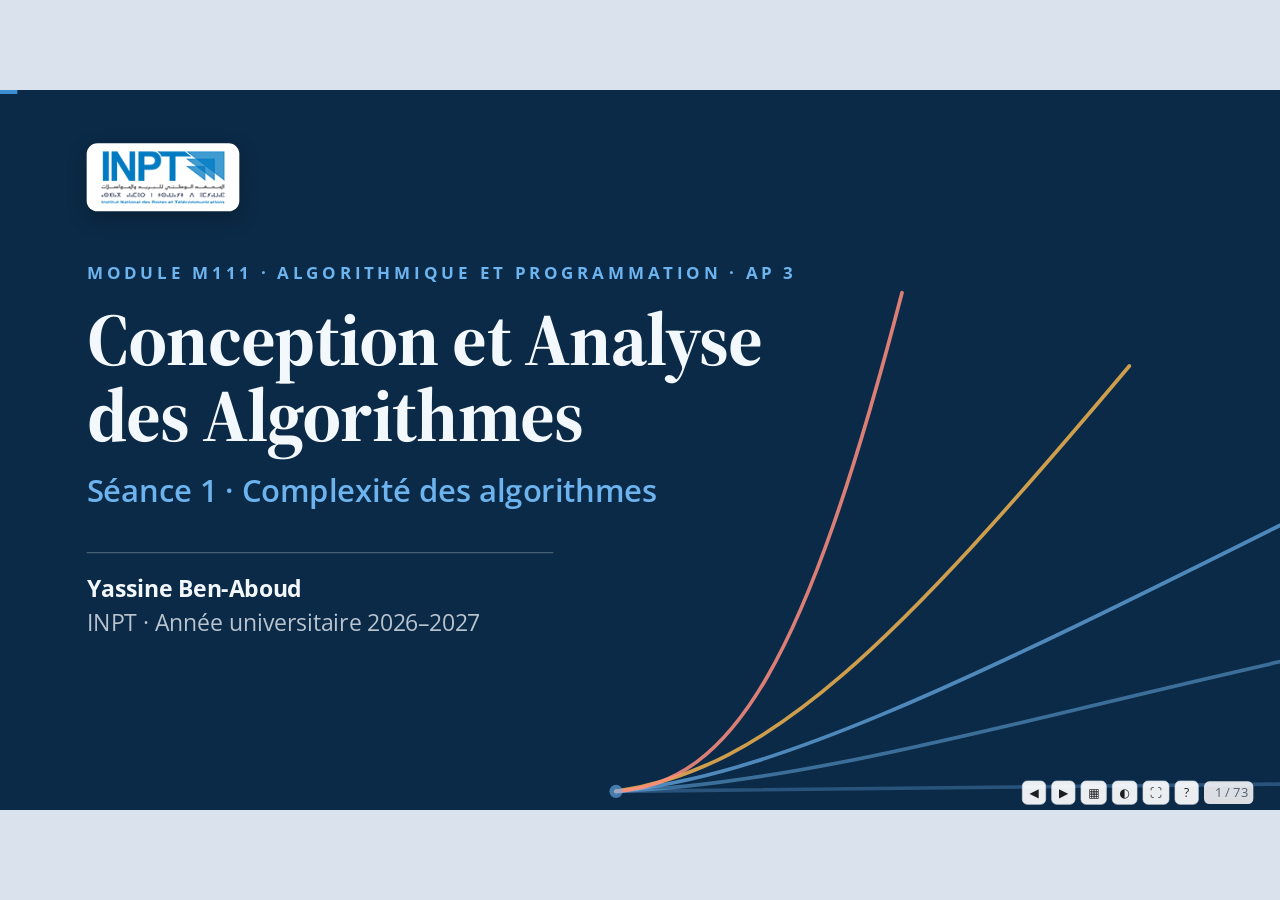
==== commit 95e51d8a: "Séance 1 : diaporama corrigé, support de cours et TP - tables : en-tête révélé avec la première lign" ====
--- a/s1/slides.html
+++ b/s1/slides.html
@@ -191,7 +191,12 @@
 <section class="slide" data-ch="1" data-chname="Choisir un algorithme">
   <h2 class="title">Jeu : deviner un nombre entre 1 et 100</h2>
   <p class="sub">Je pense à un nombre secret. Vous posez des questions « est-ce X ? » et je réponds « plus grand » ou « plus petit ». Deux stratégies s’affrontent.</p>
-  <div id="sim-guess"></div>
+  <div class="obj">
+    <div class="panel"><span class="tag">Objectif</span><div>Comparer deux façons de poser les questions pour retrouver un nombre secret.</div></div>
+    <div class="panel"><span class="tag">À observer</span><div>Le <b>nombre de questions</b> posées par chaque stratégie (compteur en haut à droite) et les cases qui s’éliminent.</div></div>
+    <div class="panel"><span class="tag">À essayer</span><div>Choisissez un nombre secret, puis lancez A et B. Essayez 1, puis 100, puis un nombre au hasard.</div></div>
+  </div>
+  <div id="sim-guess" class="step gate"></div>
   <aside class="notes">Avant de lancer les simulations, faire jouer deux étudiants au tableau : le premier propose 1, 2, 3… le second propose toujours le milieu. Demander à la salle de prédire qui gagne et de combien de questions. Puis lancer les deux stratégies avec le même nombre secret (73 par défaut).</aside>
 </section>
 
@@ -223,7 +228,12 @@
 
 <section class="slide" data-ch="1" data-chname="Choisir un algorithme">
   <h2 class="title">Les deux méthodes sur un tableau trié</h2>
-  <div id="sim-race"></div>
+  <div class="obj">
+    <div class="panel"><span class="tag">Objectif</span><div>Appliquer les deux méthodes à un tableau trié de 16 cases.</div></div>
+    <div class="panel"><span class="tag">À observer</span><div>Le nombre de comparaisons, et les cases écartées (grisées) par la méthode B.</div></div>
+    <div class="panel"><span class="tag">À essayer</span><div>Cherchez 56, puis 3 (le premier !), puis 99 (absent). Quelle méthode gagne à chaque fois ?</div></div>
+  </div>
+  <div id="sim-race" class="step gate"></div>
   <aside class="notes">Choisir 56 : A demande 13 comparaisons, B seulement 4. Essayer 3 (premier élément : A gagne !) puis 99 (absent). Faire remarquer que B élimine la moitié des cases à chaque comparaison.</aside>
 </section>
 
@@ -269,7 +279,7 @@
   <div class="split">
     <div class="col">
       <p class="lead">Pour compter, on se met d’accord sur ce qu’est <b>une opération élémentaire</b>. Chacune coûte <b>1</b>.</p>
-      <div class="callout step">On exprime le coût total en fonction de la taille <b>n</b> de l’entrée. On le note <b>T(n)</b>.</div>
+      <div class="def step" data-t="Définition"><span class="kw">T(n)</span> est le nombre total d’opérations élémentaires exécutées par l’algorithme quand l’entrée a la taille <b>n</b>.<br><span class="small">Lecture : « T de n ». T est le nom de la fonction, n est la taille des données. Si n change, T(n) change.</span></div>
     </div>
     <div class="grid2" style="gap:22px">
       <div class="panel step" data-g="1"><span class="tag">Affectation</span><div class="mono" style="font-size:42px;color:var(--head)">s ← 0</div><div class="small">on range une valeur</div></div>
@@ -283,26 +293,51 @@
 <section class="slide" data-ch="2" data-chname="Compter les opérations">
   <h2 class="title">Compter pas à pas : la somme d’un tableau</h2>
   <p class="sub">Chaque ligne exécutée a un coût. Suivez le compteur d’opérations en bas à droite.</p>
-  <div id="sim-sum"></div>
+  <div class="obj">
+    <div class="panel"><span class="tag">Objectif</span><div>Compter les opérations d’un vrai programme, ligne après ligne.</div></div>
+    <div class="panel"><span class="tag">À observer</span><div>La ligne surlignée à chaque étape, et le compteur qui augmente du coût de cette ligne.</div></div>
+    <div class="panel"><span class="tag">À essayer</span><div>Lancez n = 5, puis n = 3 et n = 8 : que devient le total ? Cherchez la formule.</div></div>
+  </div>
+  <div id="sim-sum" class="step gate"></div>
   <aside class="notes">Lancer avec n = 5 en mode Lent et faire annoncer le compteur à voix haute. Puis cliquer n = 3 et n = 8 : 13, 19, 28. Demander quelle formule relie n au total.</aside>
 </section>
 
 <section class="slide" data-ch="2" data-chname="Compter les opérations">
-  <h2 class="title">Du comptage à la formule : T(n) = 3n + 4</h2>
+  <h2 class="title">Construire T(n) : coût × nombre d’exécutions</h2>
+  <p class="sub">Pour chaque ligne du programme, on se demande : combien coûte-t-elle, et combien de fois est-elle exécutée ? Puis on additionne.</p>
+  <div class="split" style="grid-template-columns: 5fr 7fr; align-items: start;">
+    <pre class="code free" data-pc style="font-size:30px;line-height:1.75">fonction somme(t, n):
+    s ← 0
+    pour i de 0 à n-1 faire
+        s ← s + t[i]
+    retourner s</pre>
+    <table class="tbl" style="font-size:29px">
+      <tr class="step" data-g="1"><th>Opération</th><th class="num">Coût</th><th class="num">Exécutions</th><th class="num">Total</th></tr>
+      <tr class="step" data-g="1"><td class="mono">s ← 0</td><td class="num">1</td><td class="num">1 fois</td><td class="num"><b>1</b></td></tr>
+      <tr class="step" data-g="2"><td class="mono">i ← 0</td><td class="num">1</td><td class="num">1 fois</td><td class="num"><b>1</b></td></tr>
+      <tr class="step" data-g="3"><td class="mono">test i &lt; n</td><td class="num">1</td><td class="num">n + 1 fois</td><td class="num"><b>n + 1</b></td></tr>
+      <tr class="step" data-g="4"><td class="mono">i ← i + 1</td><td class="num">1</td><td class="num">n fois</td><td class="num"><b>n</b></td></tr>
+      <tr class="step" data-g="4"><td class="mono">s ← s + t[i]</td><td class="num">1</td><td class="num">n fois</td><td class="num"><b>n</b></td></tr>
+      <tr class="step" data-g="5"><td class="mono">retourner s</td><td class="num">1</td><td class="num">1 fois</td><td class="num"><b>1</b></td></tr>
+      <tr class="step me" data-g="6"><td colspan="3"><b>T(n) = 1 + 1 + (n + 1) + n + n + 1</b></td><td class="num"><b class="acc">3n + 4</b></td></tr>
+    </table>
+  </div>
+  <div class="callout step" data-g="3" style="font-size:30px">Pourquoi <b>n + 1</b> tests ? La boucle fait n tours, donc n tests réussis, <b>plus un dernier test raté</b> qui arrête la boucle.</div>
+  <aside class="notes">Faire retrouver à la classe le fait que le test est exécuté une fois de plus que le corps de la boucle. Relier à la simulation précédente : le dernier passage en 2 opérations.</aside>
+</section>
+
+<section class="slide" data-ch="2" data-chname="Compter les opérations">
+  <h2 class="title">Vérifions la formule avec la simulation</h2>
   <div class="split">
     <table class="tbl">
-      <tr><th>Taille n</th><th class="num">Opérations</th></tr>
-      <tr class="step" data-g="1"><td>n = 3</td><td class="num"><b>13</b></td></tr>
-      <tr class="step" data-g="1"><td>n = 5</td><td class="num"><b>19</b></td></tr>
-      <tr class="step" data-g="1"><td>n = 8</td><td class="num"><b>28</b></td></tr>
+      <tr class="step" data-g="1"><th>Taille n</th><th class="num">Formule 3n + 4</th><th class="num">Compteur de la simulation</th></tr>
+      <tr class="step" data-g="1"><td>n = 3</td><td class="num">3×3 + 4 = <b>13</b></td><td class="num"><b>13</b></td></tr>
+      <tr class="step" data-g="1"><td>n = 5</td><td class="num">3×5 + 4 = <b>19</b></td><td class="num"><b>19</b></td></tr>
+      <tr class="step" data-g="1"><td>n = 8</td><td class="num">3×8 + 4 = <b>28</b></td><td class="num"><b>28</b></td></tr>
     </table>
     <div class="col">
-      <div class="panel step" data-g="2" style="padding:26px 34px">
-        <div class="small" style="margin-bottom:10px">Exemple pour n = 5</div>
-        <div><span class="sq f"></span><span class="sq f"></span><span class="sq f"></span><span class="sq f"></span> <b class="small">4 opérations fixes</b></div>
-        <div style="margin-top:8px"><span class="sq l"></span><span class="sq l"></span><span class="sq l"></span> <span class="sq l"></span><span class="sq l"></span><span class="sq l"></span> <span class="sq l"></span><span class="sq l"></span><span class="sq l"></span> <span class="sq l"></span><span class="sq l"></span><span class="sq l"></span> <span class="sq l"></span><span class="sq l"></span><span class="sq l"></span> <b class="small">5 tours × 3</b></div>
-      </div>
-      <div class="callout step" data-g="3">Chaque tour de boucle coûte <b>3</b> (test, incrément, addition). Le reste coûte <b>4</b> en tout.<br><b class="mono">T(n) = 3n + 4</b></div>
+      <div class="callout good step" data-g="2">La formule donne <b>exactement</b> ce que le compteur affichait.</div>
+      <div class="def step" data-g="3" data-t="À quoi ça sert">On peut maintenant <b>prédire</b> le coût sans exécuter le programme.<br><span class="small">Pour n = 1 000 000 : T(n) = 3 000 004 opérations.</span></div>
     </div>
   </div>
 </section>
@@ -312,7 +347,7 @@
   <p class="sub">Comparons deux façons d’écrire la même somme : l’une coûte 3n + 4 opérations, l’autre 5n + 1.</p>
   <div class="split">
     <table class="tbl">
-      <tr><th>n</th><th class="num">3n + 4</th><th class="num">5n + 1</th></tr>
+      <tr class="step" data-g="1"><th>n</th><th class="num">3n + 4</th><th class="num">5n + 1</th></tr>
       <tr class="step" data-g="1"><td>1 000</td><td class="num">3 004</td><td class="num">5 001</td></tr>
       <tr class="step" data-g="1"><td>2 000</td><td class="num">6 004</td><td class="num">10 001</td></tr>
       <tr class="step" data-g="1"><td>4 000</td><td class="num">12 004</td><td class="num">20 001</td></tr>
@@ -369,26 +404,41 @@
 <section class="slide" data-ch="3" data-chname="Les familles de croissance">
   <h2 class="title">Couper en deux : la famille log n</h2>
   <div class="def" data-t="Définition" style="font-size:34px">Le <span class="kw">logarithme</span> en base 2, noté <b>log₂ n</b>, est le nombre de fois qu’on peut <b>diviser n par 2</b> avant d’arriver à 1.</div>
-  <div id="sim-halving"></div>
+  <div class="obj">
+    <div class="panel"><span class="tag">Objectif</span><div>Comprendre le logarithme : combien de fois peut-on couper n en deux avant d’arriver à 1 ?</div></div>
+    <div class="panel"><span class="tag">À observer</span><div>Chaque barre est la taille qui reste après une coupe. Comptez les coupes jusqu’à 1.</div></div>
+    <div class="panel"><span class="tag">À essayer</span><div>Déplacez le curseur. Quand n double, combien de coupes de plus faut-il ?</div></div>
+  </div>
+  <div id="sim-halving" class="step gate"></div>
   <aside class="notes">Déplacer le curseur : à chaque fois que n double, il y a exactement une coupe de plus. C’est pour cela que la recherche dichotomique est si rapide.</aside>
 </section>
 
 <section class="slide" data-ch="3" data-chname="Les familles de croissance">
   <h2 class="title">Le carré : n × n, noté n²</h2>
   <p class="sub">« n² » se lit « n au carré » et signifie <b>n fois n</b>. Il apparaît quand chaque élément est mis en relation avec tous les autres.</p>
-  <div id="sim-hand"></div>
+  <div class="obj">
+    <div class="panel"><span class="tag">Objectif</span><div>Voir pourquoi n² apparaît quand chaque personne est reliée à toutes les autres.</div></div>
+    <div class="panel"><span class="tag">À observer</span><div>Le nombre de traits (poignées de main) quand le nombre de personnes augmente.</div></div>
+    <div class="panel"><span class="tag">À essayer</span><div>Passez de 4 à 8 personnes : par combien le nombre de traits est-il à peu près multiplié ?</div></div>
+  </div>
+  <div id="sim-shake" class="step gate"></div>
 </section>
 
 <section class="slide" data-ch="3" data-chname="Les familles de croissance">
   <h2 class="title">L’exponentielle : 2ⁿ</h2>
   <p class="sub">« 2ⁿ » signifie 2 × 2 × … × 2, avec n facteurs. Exemple : lister tous les sous-ensembles d’un ensemble.</p>
-  <div id="sim-subsets"></div>
+  <div class="obj">
+    <div class="panel"><span class="tag">Objectif</span><div>Voir pourquoi le nombre de cas <b>double</b> à chaque élément ajouté : c’est 2ⁿ.</div></div>
+    <div class="panel"><span class="tag">À observer</span><div>Les sous-ensembles listés à l’écran et leur nombre total.</div></div>
+    <div class="panel"><span class="tag">À essayer</span><div>Ajoutez un élément à la fois et comparez le nombre de sous-ensembles avec le précédent.</div></div>
+  </div>
+  <div id="sim-subsets" class="step gate"></div>
 </section>
 
 <section class="slide" data-ch="3" data-chname="Les familles de croissance">
   <h2 class="title">Les familles, avec un exemple pour chacune</h2>
   <table class="tbl" style="font-size:33px">
-    <tr><th>Famille</th><th>Nom</th><th>Exemple d’algorithme</th></tr>
+    <tr class="step" data-g="a"><th>Famille</th><th>Nom</th><th>Exemple d’algorithme</th></tr>
     <tr class="step" data-g="a"><td class="mono">1</td><td>constante</td><td>Lire une case d’un tableau</td></tr>
     <tr class="step" data-g="a"><td class="mono">log n</td><td>logarithmique</td><td>Recherche dichotomique</td></tr>
     <tr class="step" data-g="b"><td class="mono">n</td><td>linéaire</td><td>Parcourir un tableau, recherche séquentielle</td></tr>
@@ -401,7 +451,12 @@
 
 <section class="slide" data-ch="3" data-chname="Les familles de croissance">
   <h2 class="title">Faites grandir n et regardez les courbes</h2>
-  <div id="sim-growth"></div>
+  <div class="obj">
+    <div class="panel"><span class="tag">Objectif</span><div>Comparer visuellement toutes les familles de croissance sur un même graphique.</div></div>
+    <div class="panel"><span class="tag">À observer</span><div>Quelle courbe grimpe le plus vite ? Laquelle reste presque plate ?</div></div>
+    <div class="panel"><span class="tag">À essayer</span><div>Augmentez n jusqu’à 30, puis activez l’échelle logarithmique pour tout voir.</div></div>
+  </div>
+  <div id="sim-growth" class="step gate"></div>
   <aside class="notes">Augmenter n jusqu’à 30 : la courbe de 2ⁿ sort du cadre. Activer l’échelle logarithmique pour voir toutes les courbes à la fois.</aside>
 </section>
 
@@ -428,7 +483,12 @@
 <section class="slide" data-ch="4" data-chname="Écrire la complexité">
   <h2 class="title">Pourquoi simplifier ?</h2>
   <p class="sub">À petite taille, les constantes comptent. À grande taille, un seul terme gagne. Regardez la part de chaque terme.</p>
-  <div id="sim-contrib"></div>
+  <div class="obj">
+    <div class="panel"><span class="tag">Objectif</span><div>Comprendre pourquoi on peut oublier les petits termes d’un coût.</div></div>
+    <div class="panel"><span class="tag">À observer</span><div>La part de chaque terme dans le total (barre colorée) pour plusieurs tailles.</div></div>
+    <div class="panel"><span class="tag">À essayer</span><div>Cliquez sur 10, 100, 1 000 puis 10 000 : quel terme domine à chaque fois ?</div></div>
+  </div>
+  <div id="sim-contrib" class="step gate"></div>
   <aside class="notes">Cliquer 10 : la constante 1000 domine. Puis 100, 1000, 10 000 : le terme 2n² prend toute la place. C’est la justification de la simplification.</aside>
 </section>
 
@@ -465,8 +525,37 @@
 </section>
 
 <section class="slide" data-ch="4" data-chname="Écrire la complexité">
-  <h2 class="title">Trouver c et n₀ pour f(n) = 3n² + 5n + 2</h2>
-  <div id="sim-bigo"></div>
+  <h2 class="title">Un exemple à la main : f(n) = 3n² + 5n + 2</h2>
+  <p class="sub">Peut-on dire que ce coût est « de l’ordre de n² » ? On cherche un <b>plafond</b> de la forme c · n² que f ne dépasse plus à partir d’un certain n.</p>
+  <div class="split even top">
+    <table class="tbl" style="font-size:31px">
+      <tr class="step" data-g="1"><th>n</th><th class="num">f(n)</th><th class="num">4 · n²</th><th class="num">f ≤ 4n² ?</th></tr>
+      <tr class="step" data-g="1"><td>1</td><td class="num">10</td><td class="num">4</td><td class="num t-bad">non</td></tr>
+      <tr class="step" data-g="1"><td>2</td><td class="num">24</td><td class="num">16</td><td class="num t-bad">non</td></tr>
+      <tr class="step" data-g="1"><td>3</td><td class="num">44</td><td class="num">36</td><td class="num t-bad">non</td></tr>
+      <tr class="step" data-g="1"><td>4</td><td class="num">70</td><td class="num">64</td><td class="num t-bad">non</td></tr>
+      <tr class="step" data-g="1"><td>5</td><td class="num">102</td><td class="num">100</td><td class="num t-bad">non</td></tr>
+      <tr class="step" data-g="2"><td>6</td><td class="num">140</td><td class="num">144</td><td class="num t-ok">oui</td></tr>
+      <tr class="step" data-g="2"><td>7</td><td class="num">184</td><td class="num">196</td><td class="num t-ok">oui</td></tr>
+      <tr class="step" data-g="2"><td>8</td><td class="num">234</td><td class="num">256</td><td class="num t-ok">oui</td></tr>
+    </table>
+    <div class="col">
+      <div class="callout warn step" data-g="1">Pour n de 1 à 5, f dépasse 4n² : le plafond n’est pas encore valable.</div>
+      <div class="callout good step" data-g="2">À partir de <b>n = 6</b>, f reste sous 4n². Et cela ne change plus : l’écart 4n² − f(n) = n² − 5n − 2 ne fait que grandir.</div>
+      <div class="def step" data-g="3" data-t="Conclusion">On a trouvé <b>c = 4</b> et <b>n₀ = 6</b>. On écrit <b>f(n) = O(n²)</b>.<br><span class="small">Avant n₀, tout est permis. Après n₀, le plafond tient toujours.</span></div>
+    </div>
+  </div>
+  <aside class="notes">Laisser les étudiants constater que n = 5 est un échec de très peu (102 contre 100). Insister : on n’a pas besoin que ce soit vrai pour tout n, seulement à partir d’un seuil.</aside>
+</section>
+
+<section class="slide" data-ch="4" data-chname="Écrire la complexité">
+  <h2 class="title">À vous : trouver le plafond et le plancher</h2>
+  <div class="obj">
+    <div class="panel"><span class="tag">Objectif</span><div>Prouver que f(n) = 3n² + 5n + 2 est « de l’ordre de n² », comme à la main, mais avec des courbes.</div></div>
+    <div class="panel"><span class="tag">À observer</span><div>La courbe <b>bleue</b> est le vrai coût. Elle doit rester sous la courbe <b>rouge</b> (plafond c₂·n²) et au-dessus de la <b>verte</b> (plancher c₁·n²), à partir d’un seuil n₀.</div></div>
+    <div class="panel"><span class="tag">À essayer</span><div>Baissez le plafond c₂ jusqu’à ce que la preuve échoue, puis remontez-le. Le tableau coche ✓ ou ✗ pour chaque n.</div></div>
+  </div>
+  <div id="sim-bigo" class="step gate"></div>
   <aside class="notes">Mettre le plafond à 3 : aucun seuil ne convient. Passer à 4, puis 5, puis 10 : n₀ diminue. Plus la constante est généreuse, plus le seuil arrive tôt. Puis montrer le plancher c₁ = 3.</aside>
 </section>
 
@@ -505,23 +594,37 @@
 
 <section class="slide" data-ch="5" data-chname="Meilleur, moyen, pire cas">
   <h2 class="title">Une même taille n, des coûts différents</h2>
-  <div id="sim-cases"></div>
+  <div class="obj">
+    <div class="panel"><span class="tag">Objectif</span><div>Voir qu’un même algorithme coûte plus ou moins cher selon la position de la valeur cherchée.</div></div>
+    <div class="panel"><span class="tag">À observer</span><div>Le nombre de comparaisons dans chacun des trois scénarios.</div></div>
+    <div class="panel"><span class="tag">À essayer</span><div>Jouez le meilleur cas, le cas moyen puis le pire cas, et notez le nombre de comparaisons.</div></div>
+  </div>
+  <div id="sim-cases" class="step gate"></div>
   <aside class="notes">Laisser les étudiants prédire le nombre de comparaisons avant chaque scénario : 1, 5, 8.</aside>
 </section>
 
 <section class="slide" data-ch="5" data-chname="Meilleur, moyen, pire cas">
   <h2 class="title">Quel cas annoncer ?</h2>
-  <div class="split even top">
-    <table class="tbl">
-      <tr><th>Cas</th><th class="num">Comparaisons</th><th class="num">Ordre</th></tr>
+  <p class="sub">Exemple : la recherche séquentielle dans un tableau de n = 8 cases.</p>
+  <div class="split even" style="align-items:center">
+    <table class="tbl" style="font-size:40px">
+      <tr class="step" data-g="1"><th>Cas</th><th class="num">Comparaisons</th><th class="num">Ordre</th></tr>
       <tr class="step" data-g="1"><td>Meilleur</td><td class="num">1</td><td class="num mono">1</td></tr>
       <tr class="step" data-g="2"><td>Moyen (clé équiprobable)</td><td class="num">(n + 1) ÷ 2</td><td class="num mono">n</td></tr>
       <tr class="step" data-g="3"><td>Pire</td><td class="num">n</td><td class="num mono">n</td></tr>
     </table>
-    <div class="col">
-      <div class="callout step" data-g="4">Par défaut, on annonce le <b>pire cas</b> : c’est une <b>garantie</b>, valable pour toutes les entrées.</div>
-      <div class="panel step" data-g="5">Le cas moyen exige une hypothèse sur la façon dont les données sont réparties. On l’utilisera pour le tri rapide (séance 4).</div>
-    </div>
+    <div class="panel step" data-g="4">
+      <div class="small" style="margin-bottom:8px;font-size:30px">Comparaisons pour n = 8</div>
+      <div class="bars big-bars">
+        <div class="brow" style="grid-template-columns:150px 1fr 90px"><span>Meilleur</span><div class="bar b2" style="width:12.5%"></div><span class="val">1</span></div>
+        <div class="brow" style="grid-template-columns:150px 1fr 90px"><span>Moyen</span><div class="bar" style="width:56%"></div><span class="val">4,5</span></div>
+        <div class="brow" style="grid-template-columns:150px 1fr 90px"><span>Pire</span><div class="bar" style="width:100%;background:var(--c-exp)"></div><span class="val">8</span></div>
+      </div>
+    </div>
+  </div>
+  <div class="grid2" style="flex:none">
+    <div class="callout step" data-g="5">Par défaut, on annonce le <b>pire cas</b> : c’est une <b>garantie</b>, valable pour toutes les entrées.</div>
+    <div class="panel step" data-g="6" style="font-size:33px">Le cas moyen exige une hypothèse sur la façon dont les données sont réparties. On l’utilisera pour le tri rapide (séance 4).</div>
   </div>
 </section>
 
@@ -553,9 +656,14 @@
 </section>
 
 <section class="slide" data-ch="6" data-chname="Analyser des boucles">
-  <h2 class="title">Chaque case est une exécution de opération()</h2>
-  <div id="sim-loops"></div>
-  <aside class="notes">Double boucle avec n = 6 : grille 6 par 6, donc 36. Boucle bornée par i : demi-carré, n(n+1)/2, c’est encore quadratique. Variable doublée : 1, 2, 4, 8, la grille s’arrête vite, c’est le logarithme.</aside>
+  <h2 class="title">Du programme au nombre d’exécutions</h2>
+  <div class="obj">
+    <div class="panel"><span class="tag">Objectif</span><div>Relier la forme d’un programme (ses boucles) au nombre de fois que l’opération est exécutée.</div></div>
+    <div class="panel"><span class="tag">À observer</span><div>La <b>ligne de code</b> surlignée, les valeurs de <b>i</b> et <b>j</b>, et la case de la grille qui s’allume : tout avance ensemble.</div></div>
+    <div class="panel"><span class="tag">À essayer</span><div>Choisissez deux boucles imbriquées avec n = 4, puis n = 8 : comparez les totaux. Essayez aussi « Variable doublée ».</div></div>
+  </div>
+  <div id="sim-loops" class="step gate"></div>
+  <aside class="notes">Double boucle avec n = 4 : grille 4 par 4, donc 16. Boucle bornée par i : demi-carré, n(n+1)/2, c’est encore quadratique. Variable doublée : 1, 2, 4, 8, la grille s’arrête vite, c’est le logarithme.</aside>
 </section>
 
 <section class="slide" data-ch="6" data-chname="Analyser des boucles">
@@ -609,39 +717,38 @@
 </section>
 
 <section class="slide" data-ch="7" data-chname="La récursivité">
-  <h2 class="title">À la main : on descend, puis on remonte</h2>
-  <div class="split even top">
-    <div class="col" style="gap:14px">
-      <div class="small" style="font-weight:700;color:var(--accent);letter-spacing:.12em">① ON DESCEND : chaque appel attend le suivant</div>
-      <div class="panel mono step" data-g="1" style="padding:16px 28px;font-size:34px">fact(4) = 4 × <b class="acc">fact(3)</b></div>
-      <div class="panel mono step" data-g="2" style="padding:16px 28px;font-size:34px">fact(3) = 3 × <b class="acc">fact(2)</b></div>
-      <div class="panel mono step" data-g="3" style="padding:16px 28px;font-size:34px">fact(2) = 2 × <b class="acc">fact(1)</b></div>
-      <div class="panel mono step" data-g="4" style="padding:16px 28px;font-size:34px">fact(1) = 1 × <b class="acc">fact(0)</b></div>
-      <div class="panel mono step" data-g="5" style="padding:16px 28px;font-size:34px;border-color:var(--warn);background:var(--warn-soft)">fact(0) = <b>1</b> <span class="small">cas de base</span></div>
-    </div>
-    <div class="col" style="gap:14px">
-      <div class="small" style="font-weight:700;color:var(--ok);letter-spacing:.12em">② ON REMONTE : chaque réponse est rendue</div>
-      <div class="panel mono step" data-g="6" style="padding:16px 28px;font-size:34px;border-color:var(--ok)">fact(1) = 1 × <b>1</b> = <b class="ok">1</b></div>
-      <div class="panel mono step" data-g="7" style="padding:16px 28px;font-size:34px;border-color:var(--ok)">fact(2) = 2 × <b>1</b> = <b class="ok">2</b></div>
-      <div class="panel mono step" data-g="8" style="padding:16px 28px;font-size:34px;border-color:var(--ok)">fact(3) = 3 × <b>2</b> = <b class="ok">6</b></div>
-      <div class="panel mono step" data-g="9" style="padding:16px 28px;font-size:34px;border-color:var(--ok)">fact(4) = 4 × <b>6</b> = <b class="ok">24</b></div>
-      <div class="callout good step" data-g="10">Le résultat est <b>24</b>.</div>
-    </div>
-  </div>
-  <aside class="notes">Révéler une ligne à la fois. Marquer le « tournant » au cas de base : à cet instant, plus aucun appel n’est lancé, et les réponses commencent à remonter.</aside>
+  <h2 class="title">À la main : calculons fact(4)</h2>
+  <p class="sub">Chaque appel est décalé vers la droite. Quand la descente s’arrête, la réponse remonte.</p>
+  <div class="obj">
+    <div class="panel"><span class="tag">Objectif</span><div>Calculer fact(4) comme le fait l’ordinateur : chaque appel attend la réponse de celui qu’il a lancé.</div></div>
+    <div class="panel"><span class="tag">À observer</span><div>La colonne qui se construit vers le bas, puis la <b>valeur qui remonte</b> d’appel en appel, avec le calcul fait à chaque niveau.</div></div>
+    <div class="panel"><span class="tag">À essayer</span><div>Avancez pas à pas et prédisez la valeur que va recevoir chaque ligne avant qu’elle arrive.</div></div>
+  </div>
+  <div id="sim-hand" class="step gate"></div>
+  <aside class="notes">Marquer le tournant au cas de base : à cet instant plus aucun appel n’est lancé. Ensuite la réponse 1 monte, puis 1, 2, 6 et enfin 24. Chaque ligne en attente se remplit quand la valeur arrive.</aside>
 </section>
 
 <section class="slide" data-ch="7" data-chname="La récursivité">
   <h2 class="title">Le même calcul, vu de l’intérieur de l’ordinateur</h2>
   <p class="sub">Les flèches bleues descendent : ce sont les <b>appels</b>. Les flèches vertes remontent : ce sont les <b>réponses</b>.</p>
-  <div id="sim-fact"></div>
+  <div class="obj">
+    <div class="panel"><span class="tag">Objectif</span><div>Voir ce que fait l’ordinateur pendant le même calcul : une pile de fiches, une par appel en cours.</div></div>
+    <div class="panel"><span class="tag">À observer</span><div>Les fiches qui s’empilent, puis les réponses qui remontent. Le compteur indique la hauteur de la pile.</div></div>
+    <div class="panel"><span class="tag">À essayer</span><div>Avancez pas à pas, puis relancez en lecture continue.</div></div>
+  </div>
+  <div id="sim-fact" class="step gate"></div>
   <aside class="notes">Lancer en mode lecture, puis recommencer en pas à pas. Insister sur la phrase : « chaque fiche attend la réponse de celle du dessous ». Les réponses remontent dans l’ordre inverse des appels.</aside>
 </section>
 
 <section class="slide" data-ch="7" data-chname="La récursivité">
   <h2 class="title">La pile d’appels, et ce qui arrive sans cas de base</h2>
   <p class="sub">Chaque appel en cours est une fiche posée sur une <span class="kw">pile</span> en mémoire. Ici, le cas de base est retiré.</p>
-  <div id="sim-fact2"></div>
+  <div class="obj">
+    <div class="panel"><span class="tag">Objectif</span><div>Voir ce qui se passe quand le code ne contient <b>aucun cas de base</b>.</div></div>
+    <div class="panel"><span class="tag">À observer</span><div>Le code n’a plus de ligne « si n = 0 ». Les fiches s’empilent sans fin jusqu’à l’erreur.</div></div>
+    <div class="panel"><span class="tag">À essayer</span><div>Lancez la lecture et regardez la pile grandir. Quelle ligne manque dans le code ?</div></div>
+  </div>
+  <div id="sim-fact2" class="step gate"></div>
   <aside class="notes">Lancer la lecture : les fiches s’empilent sans fin jusqu’au dépassement de pile (stack overflow). C’est l’erreur que les étudiants verront en C lorsqu’ils oublient le cas de base.</aside>
 </section>
 
@@ -682,14 +789,24 @@
 <section class="slide" data-ch="7" data-chname="La récursivité">
   <h2 class="title">fib(n) lance deux appels : l’arbre se construit</h2>
   <p class="sub">Chaque appel est un nœud. Quand il répond, il passe au vert et sa valeur remonte vers son parent.</p>
-  <div id="sim-fib1"></div>
+  <div class="obj">
+    <div class="panel"><span class="tag">Objectif</span><div>Construire l’arbre de tous les appels de fib(4).</div></div>
+    <div class="panel"><span class="tag">À observer</span><div>L’ordre des appels (toujours le côté gauche d’abord) et la valeur qui remonte vers chaque parent.</div></div>
+    <div class="panel"><span class="tag">À essayer</span><div>Avancez pas à pas. Changez ensuite pour fib(3), puis fib(5).</div></div>
+  </div>
+  <div id="sim-fib1" class="step gate"></div>
   <aside class="notes">Jouer fib(4) pas à pas. Commenter chaque étape. Insister sur l’ordre : on termine tout le côté gauche avant de commencer le côté droit.</aside>
 </section>
 
 <section class="slide" data-ch="7" data-chname="La récursivité">
   <h2 class="title">Le même calcul refait plusieurs fois</h2>
   <p class="sub">Lancez la lecture jusqu’au bout. Les appels à fib(2) sont surlignés : comptez-les, puis essayez fib(3).</p>
-  <div id="sim-fib2"></div>
+  <div class="obj">
+    <div class="panel"><span class="tag">Objectif</span><div>Repérer les calculs refaits plusieurs fois dans l’arbre de fib(5).</div></div>
+    <div class="panel"><span class="tag">À observer</span><div>Les nœuds surlignés : même appel, donc même travail refait.</div></div>
+    <div class="panel"><span class="tag">À essayer</span><div>Lancez la lecture jusqu’au bout, puis choisissez fib(2), fib(3) : combien de fois apparaissent-ils ?</div></div>
+  </div>
+  <div id="sim-fib2" class="step gate"></div>
   <aside class="notes">Laisser jouer jusqu’au bout, puis surligner fib(2) : il apparaît 3 fois. fib(3) apparaît 2 fois. Annoncer que la programmation dynamique (séance 5) supprime ces répétitions.</aside>
 </section>
 
@@ -697,7 +814,7 @@
   <h2 class="title">Quand les appels se répètent, le coût explose</h2>
   <div class="split even top">
     <table class="tbl">
-      <tr><th>n</th><th class="num">Appels</th><th class="num">Durée à 10⁹ appels/s</th></tr>
+      <tr class="step" data-g="1"><th>n</th><th class="num">Appels</th><th class="num">Durée à 10⁹ appels/s</th></tr>
       <tr class="step" data-g="1"><td>10</td><td class="num">177</td><td class="num t-ok">instantané</td></tr>
       <tr class="step" data-g="2"><td>30</td><td class="num">2 692 537</td><td class="num t-ok">3 ms</td></tr>
       <tr class="step" data-g="3"><td>40</td><td class="num">331 160 281</td><td class="num t-ok">0,3 s</td></tr>
@@ -713,37 +830,91 @@
 </section>
 
 <section class="slide" data-ch="7" data-chname="La récursivité">
-  <h2 class="title">Diviser pour régner : couper le problème en deux</h2>
-  <p class="sub">Exemple : trier un paquet de cartes avec l’aide d’un ami. C’est l’idée du tri fusion, que nous étudierons en séance 4.</p>
+  <h2 class="title">Diviser pour régner : une stratégie en trois temps</h2>
+  <p class="sub">Exemple : trier un paquet de cartes. C’est l’idée du <span class="kw">tri fusion</span>, que nous étudierons en séance 4.</p>
   <div class="grid3">
-    <div class="panel col step" data-g="1"><span class="tag">Étape 1 · Diviser</span><h3>Couper le paquet en deux moitiés</h3><div class="small">Chaque moitié est un problème de taille n/2.</div></div>
-    <div class="panel col step" data-g="2"><span class="tag">Étape 2 · Résoudre</span><h3>Faire trier chaque moitié</h3><div class="small">Par le même procédé, donc par récursivité.</div></div>
-    <div class="panel col step" data-g="3"><span class="tag">Étape 3 · Combiner</span><h3>Fusionner les deux moitiés triées</h3><div class="small">Cela demande environ n opérations.</div></div>
-  </div>
-  <div class="keep step" data-g="4">Le coût s’écrit : <b>deux sous-problèmes de taille n/2</b>, plus <b>n opérations</b> pour recoller.</div>
-</section>
-
-<section class="slide" data-ch="7" data-chname="La récursivité">
-  <h2 class="title">Lire l’équation de récurrence</h2>
+    <div class="panel col step" data-g="1"><span class="tag">Temps 1 · Diviser</span><h3>Couper le paquet en deux moitiés</h3><div class="small">Un paquet de n cartes devient deux paquets de n/2 cartes.</div></div>
+    <div class="panel col step" data-g="2"><span class="tag">Temps 2 · Résoudre</span><h3>Faire trier chaque moitié</h3><div class="small">Par le même procédé : c’est de la récursivité. Un paquet d’une seule carte est déjà trié (cas de base).</div></div>
+    <div class="panel col step" data-g="3"><span class="tag">Temps 3 · Combiner</span><h3>Fusionner les deux moitiés triées</h3><div class="small">On recolle deux paquets triés en un seul paquet trié. C’est la seule étape qui demande un vrai travail.</div></div>
+  </div>
+  <div class="keep step" data-g="4">Trois questions pour la suite : <b>comment fusionner</b> deux paquets triés ? <b>Combien cela coûte-t-il</b> ? <b>Combien de niveaux</b> y a-t-il ?</div>
+</section>
+
+<section class="slide" data-ch="7" data-chname="La récursivité">
+  <h2 class="title">Temps 3 : fusionner deux paquets triés</h2>
+  <p class="sub">C’est le cœur de l’algorithme. Les deux paquets sont déjà triés : on veut un seul paquet trié.</p>
+  <div class="obj">
+    <div class="panel"><span class="tag">Objectif</span><div>Comprendre comment fusionner deux paquets triés, et combien cela coûte.</div></div>
+    <div class="panel"><span class="tag">À observer</span><div>On ne regarde que le <b>premier</b> nombre de chaque paquet. Le plus petit passe dans le résultat. Le compteur compte les comparaisons.</div></div>
+    <div class="panel"><span class="tag">À essayer</span><div>Avancez pas à pas. À la fin, comparez le nombre de nombres placés (8) avec le nombre de comparaisons.</div></div>
+  </div>
+  <div id="sim-mstep" class="step gate"></div>
+  <aside class="notes">Faire prédire à voix haute le prochain nombre placé. Conclusion : chaque nombre est déplacé une seule fois, donc fusionner n nombres coûte au plus n opérations. C’est le « + n » de l’équation.</aside>
+</section>
+
+<section class="slide" data-ch="7" data-chname="La récursivité">
+  <h2 class="title">Le tri fusion en entier : couper, puis recoller</h2>
+  <p class="sub">On coupe jusqu’à des paquets d’un seul nombre, puis on fusionne en remontant, avec la méthode de la diapositive précédente.</p>
+  <div class="obj">
+    <div class="panel"><span class="tag">Objectif</span><div>Suivre un tri fusion complet sur 8 nombres, des paquets désordonnés jusqu’au paquet trié.</div></div>
+    <div class="panel"><span class="tag">À observer</span><div>Les paquets se coupent en descendant (<b>diviser</b>), puis redeviennent <b>triés</b> (en vert) en remontant (<b>combiner</b>).</div></div>
+    <div class="panel"><span class="tag">À essayer</span><div>Avancez pas à pas. À chaque fusion, regardez la colonne de droite : combien d’opérations ?</div></div>
+  </div>
+  <div id="sim-manim" class="step gate"></div>
+  <aside class="notes">Même schéma que pour la factorielle : on descend (diviser), on atteint le cas de base (un seul nombre), puis on remonte (combiner). Chaque niveau de fusion coûte au plus 8 opérations.</aside>
+</section>
+
+<section class="slide" data-ch="7" data-chname="La récursivité">
+  <h2 class="title">Traduire la stratégie en équation</h2>
+  <p class="sub">Notons T(n) le nombre d’opérations nécessaires pour trier n nombres avec le tri fusion.</p>
   <div class="eq">T(n) = <span style="color:var(--c-n)">2</span> · T(<span style="color:var(--c-nlog)">n/2</span>) + <span style="color:var(--c-n2)">n</span></div>
   <div class="eqc">
-    <div class="step" data-g="1"><b style="color:var(--c-n)">2</b><br>Deux sous-problèmes à résoudre</div>
-    <div class="step" data-g="2"><b style="color:var(--c-nlog)">n/2</b><br>Chacun est deux fois plus petit</div>
-    <div class="step" data-g="3"><b style="color:var(--c-n2)">+ n</b><br>Le travail pour recoller les morceaux</div>
-  </div>
-  <div class="callout step" data-g="4" style="margin-top:12px">Comment résoudre cette équation ? On dessine <b>l’arbre des sous-problèmes</b>, niveau par niveau.</div>
-</section>
-
-<section class="slide" data-ch="7" data-chname="La récursivité">
-  <h2 class="title">L’arbre de récursion : couper, puis recoller</h2>
-  <div id="sim-split"></div>
-  <aside class="notes">Avancer étape par étape. À chaque niveau, le nombre de morceaux double et leur taille est divisée par 2 : le total reste n. Compter les niveaux : log₂ n.</aside>
+    <div class="step" data-g="1"><b style="color:var(--c-n)">2</b><br>Il y a <b>deux sous-problèmes</b> : les deux moitiés du paquet.</div>
+    <div class="step" data-g="2"><b style="color:var(--c-nlog)">T(n/2)</b><br>Chaque moitié contient n/2 nombres : trier une moitié coûte T(n/2).</div>
+    <div class="step" data-g="3"><b style="color:var(--c-n2)">+ n</b><br>La fusion des deux moitiés triées coûte au plus <b>n</b> opérations.</div>
+  </div>
+  <div class="callout warn step" data-g="4" style="margin-top:8px">Il faut aussi un <b>cas de base</b> : T(1) = 1, car un seul nombre est déjà trié.</div>
+  <div class="callout step" data-g="5">Comment résoudre cette équation ? On dessine <b>l’arbre des sous-problèmes</b> et on additionne le coût de chaque niveau.</div>
+</section>
+
+<section class="slide" data-ch="7" data-chname="La récursivité">
+  <h2 class="title">Résoudre l’équation : l’arbre de récursion</h2>
+  <p class="sub">Chaque rangée est un niveau de l’arbre. Dans chaque boîte : un sous-problème.</p>
+  <div class="obj">
+    <div class="panel"><span class="tag">Objectif</span><div>Calculer T(n) en additionnant le coût de recollage de chaque niveau de l’arbre.</div></div>
+    <div class="panel"><span class="tag">À observer</span><div>À chaque niveau, le nombre de morceaux <b>double</b> mais leur taille est <b>divisée par 2</b> : le coût du niveau reste égal à n.</div></div>
+    <div class="panel"><span class="tag">À essayer</span><div>Avancez niveau par niveau, puis changez la taille du problème (n = 4, 8, 16) et comptez les niveaux.</div></div>
+  </div>
+  <div id="sim-split" class="step gate"></div>
+  <aside class="notes">Lire l’arbre niveau par niveau. Le coût de chaque niveau est n. Le nombre de niveaux est log₂ n. Le total est n log₂ n.</aside>
+</section>
+
+<section class="slide" data-ch="7" data-chname="La récursivité">
+  <h2 class="title">Trois nombres décrivent l’équation : a, b et d</h2>
+  <p class="sub">Toutes les équations de « diviser pour régner » ont la même forme : <b class="mono">T(n) = a · T(n/b) + nᵈ</b>.</p>
+  <div class="grid3" style="flex:none">
+    <div class="panel step" data-g="1" style="font-size:31px"><span class="tag">a</span><b>Le nombre de sous-problèmes</b><br>Tri fusion : a = 2, deux moitiés.</div>
+    <div class="panel step" data-g="2" style="font-size:31px"><span class="tag">b</span><b>Le facteur de réduction</b><br>Tri fusion : b = 2, chaque moitié est deux fois plus petite.</div>
+    <div class="panel step" data-g="3" style="font-size:31px"><span class="tag">d</span><b>L’exposant du recollage nᵈ</b><br>Tri fusion : d = 1, soit n opérations. d = 0 : travail constant. d = 2 : n² opérations.</div>
+  </div>
+  <table class="tbl" style="font-size:28px">
+    <tr class="step" data-g="4"><th>Algorithme</th><th class="num">a</th><th class="num">b</th><th class="num">d</th><th>Pourquoi</th></tr>
+    <tr class="step" data-g="4"><td>Recherche dichotomique</td><td class="num">1</td><td class="num">2</td><td class="num">0</td><td>une seule moitié à explorer, une comparaison</td></tr>
+    <tr class="step" data-g="5"><td>Tri fusion</td><td class="num">2</td><td class="num">2</td><td class="num">1</td><td>deux moitiés, fusion en n opérations</td></tr>
+    <tr class="step" data-g="6"><td>Maximum par division</td><td class="num">2</td><td class="num">2</td><td class="num">0</td><td>deux moitiés, un seul test pour comparer les deux maxima</td></tr>
+    <tr class="step" data-g="7"><td>Produit de matrices par blocs</td><td class="num">8</td><td class="num">2</td><td class="num">2</td><td>huit sous-produits, additions en n²</td></tr>
+  </table>
 </section>
 
 <section class="slide" data-ch="7" data-chname="La récursivité">
   <h2 class="title">Qui pèse le plus : la racine ou les feuilles ?</h2>
-  <p class="sub">La racine est le niveau du haut. Les feuilles sont le niveau du bas. Chaque barre montre le coût total d’un niveau.</p>
-  <div id="sim-mbars"></div>
+  <p class="sub">La <b>racine</b> est le niveau du haut, les <b>feuilles</b> sont le niveau du bas. Chaque barre est le coût total d’un niveau.</p>
+  <div class="obj">
+    <div class="panel"><span class="tag">Objectif</span><div>Comprendre pourquoi le résultat dépend de la comparaison entre d et log<sub>b</sub> a.</div></div>
+    <div class="panel"><span class="tag">À observer</span><div>Selon l’équation, le coût des niveaux <b>augmente</b>, reste <b>égal</b> ou <b>diminue</b> quand on descend dans l’arbre.</div></div>
+    <div class="panel"><span class="tag">À essayer</span><div>Cliquez sur les trois cas l’un après l’autre et regardez quelle barre est la plus longue.</div></div>
+  </div>
+  <div id="sim-mbars" class="step gate"></div>
 </section>
 
 <section class="slide" data-ch="7" data-chname="La récursivité">
@@ -759,7 +930,12 @@
 
 <section class="slide" data-ch="7" data-chname="La récursivité">
   <h2 class="title">Essayez-le sur de vrais algorithmes</h2>
-  <div id="sim-master"></div>
+  <div class="obj">
+    <div class="panel"><span class="tag">Objectif</span><div>Appliquer le théorème maître sans calcul à la main.</div></div>
+    <div class="panel"><span class="tag">À observer</span><div>Le calculateur compare d avec log<sub>b</sub> a, nomme le cas et donne le résultat en Θ.</div></div>
+    <div class="panel"><span class="tag">À essayer</span><div>Entrez (a, b, d) = (2, 2, 1) pour le tri fusion, puis changez d et observez le changement de cas.</div></div>
+  </div>
+  <div id="sim-master" class="step gate"></div>
   <aside class="notes">Parcourir les préréglages : la recherche dichotomique donne log n, le tri fusion n log n. Karatsuba et Strassen sont donnés pour la culture : ils montrent que l’exposant peut ne pas être un entier.</aside>
 </section>
 
@@ -886,7 +1062,7 @@
   Sim.raceBars('#sim-bars');
   Sim.sum('#sim-sum');
   Sim.halving('#sim-halving');
-  Sim.handshake('#sim-hand');
+  Sim.handshake('#sim-shake');
   Sim.subsets('#sim-subsets');
   Sim.growth('#sim-growth');
   Sim.times('#sim-times');
@@ -895,6 +1071,9 @@
   Sim.bigO('#sim-bigo');
   Sim.cases('#sim-cases');
   Sim.loops('#sim-loops');
+  Sim.hand('#sim-hand');
+  Sim.mergeStep('#sim-mstep');
+  Sim.mergeAnim('#sim-manim');
   Sim.fact('#sim-fact');
   Sim.fact('#sim-fact2', { mode: 'nobase' });
   Sim.fib('#sim-fib1', 4);
--- a/assets/deck.css
+++ b/assets/deck.css
@@ -95,6 +95,15 @@
 :root[data-theme="dark"] ol.num li::before { color: #06121f; }
 @media (prefers-color-scheme: dark) { :root:not([data-theme="light"]) ol.num li::before { color: #06121f; } }
 
+/* Introduction d'une démonstration : objectif, observation, essai. La simulation (.gate) apparaît au clic suivant. */
+.obj { display: grid; grid-template-columns: repeat(3, 1fr); gap: 28px; flex: 1; min-height: 0; align-items: stretch; }
+.obj .panel { font-size: 36px; line-height: 1.38; display: flex; flex-direction: column; gap: 14px; }
+.obj .panel .tag { font-size: 22px; margin: 0; }
+.slide:not(:has(.gate.on)) .gate { display: none; }
+.slide:has(.gate.on) .obj { display: none; }
+.gate.on { animation: sin .55s cubic-bezier(.2,.7,.2,1); }
+.show-all .gate { display: block !important; }
+.show-all .obj { display: none !important; }
 .step { opacity: 0; transform: translateY(14px); transition: opacity .55s ease, transform .55s cubic-bezier(.2,.7,.2,1); pointer-events: none; }
 .step.on { opacity: 1; transform: none; pointer-events: auto; }
 .show-all .step { opacity: 1; transform: none; pointer-events: auto; }
@@ -109,7 +118,7 @@
 .code .y { color: #FFD479; }
 .code.free { padding: 24px 32px; white-space: pre; }
 
-table.tbl { border-collapse: collapse; font-size: 32px; width: 100%; }
+table.tbl { border-collapse: separate; border-spacing: 0; font-size: 32px; width: 100%; }
 .tbl th, .tbl td { padding: 14px 22px; border-bottom: 1px solid var(--line); text-align: left; }
 .tbl th { color: var(--muted); font-weight: 700; font-size: 21px; letter-spacing: .1em; text-transform: uppercase; }
 .tbl td.num, .tbl th.num { text-align: right; font-variant-numeric: tabular-nums; }
@@ -160,6 +169,7 @@
 .sim .tbl { font-size: 29px; }
 .sim .tbl td, .sim .tbl th { padding: 9px 18px; }
 .mini { max-height: 150px; }
+.sim .tbl.chk td, .sim .tbl.chk th { padding: 4px 8px; }
 .btn { border: 2px solid var(--line); background: var(--surface); color: var(--fg); border-radius: 12px; padding: 8px 22px; font-size: 25px; font-weight: 700; cursor: pointer; transition: border-color .2s, background .2s; }
 .btn:hover { border-color: var(--blue); }
 .btn.pri { background: var(--accent); color: #fff; border-color: var(--accent); }
@@ -247,3 +257,7 @@
 .dlg { font-size: 29px; min-height: 84px; line-height: 1.35; }
 .qcount { font: 800 54px var(--mono); color: var(--accent); }
 .qcount small { font: 600 24px var(--font); color: var(--muted); margin-left: 12px; }
+
+.big-bars .bar { height: 52px; }
+.big-bars .brow { font-size: 40px; grid-template-columns: 210px 1fr 110px !important; margin: 20px 0; }
+.big-bars .val { font-size: 42px; }
